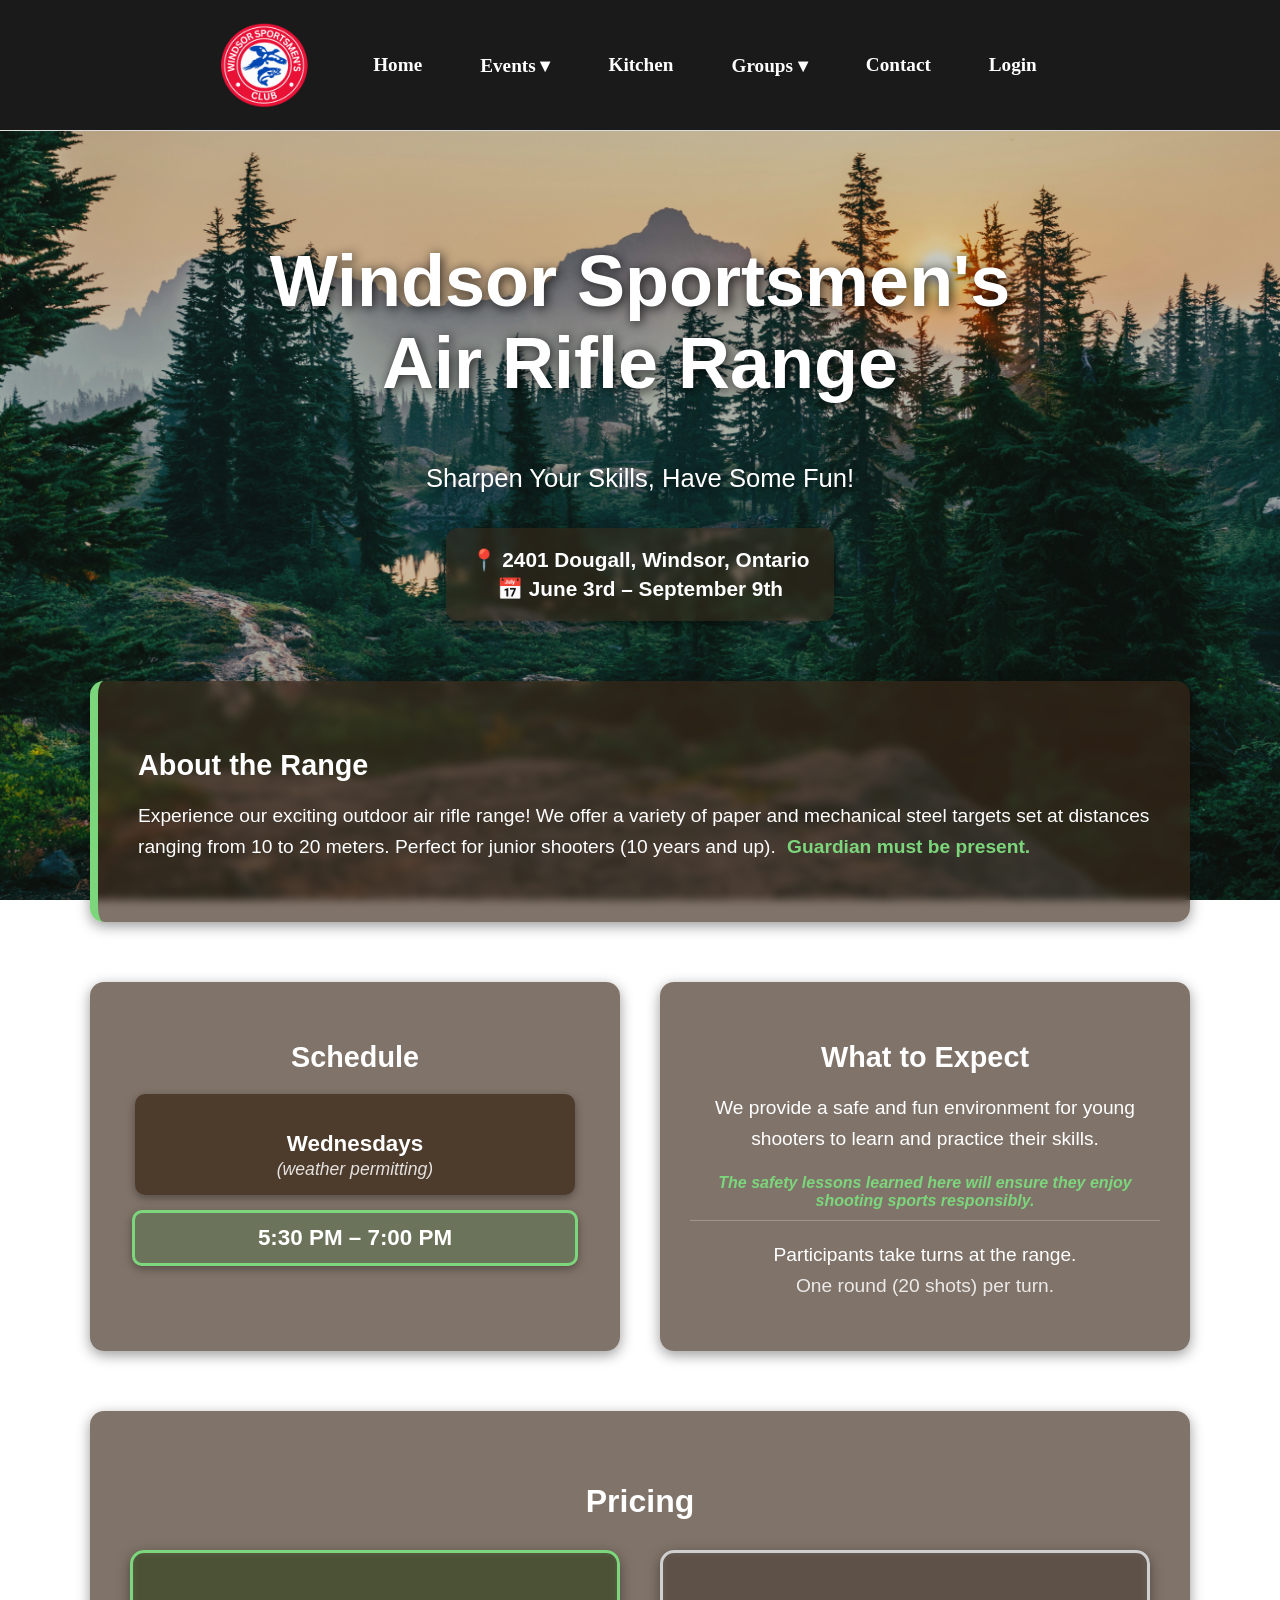
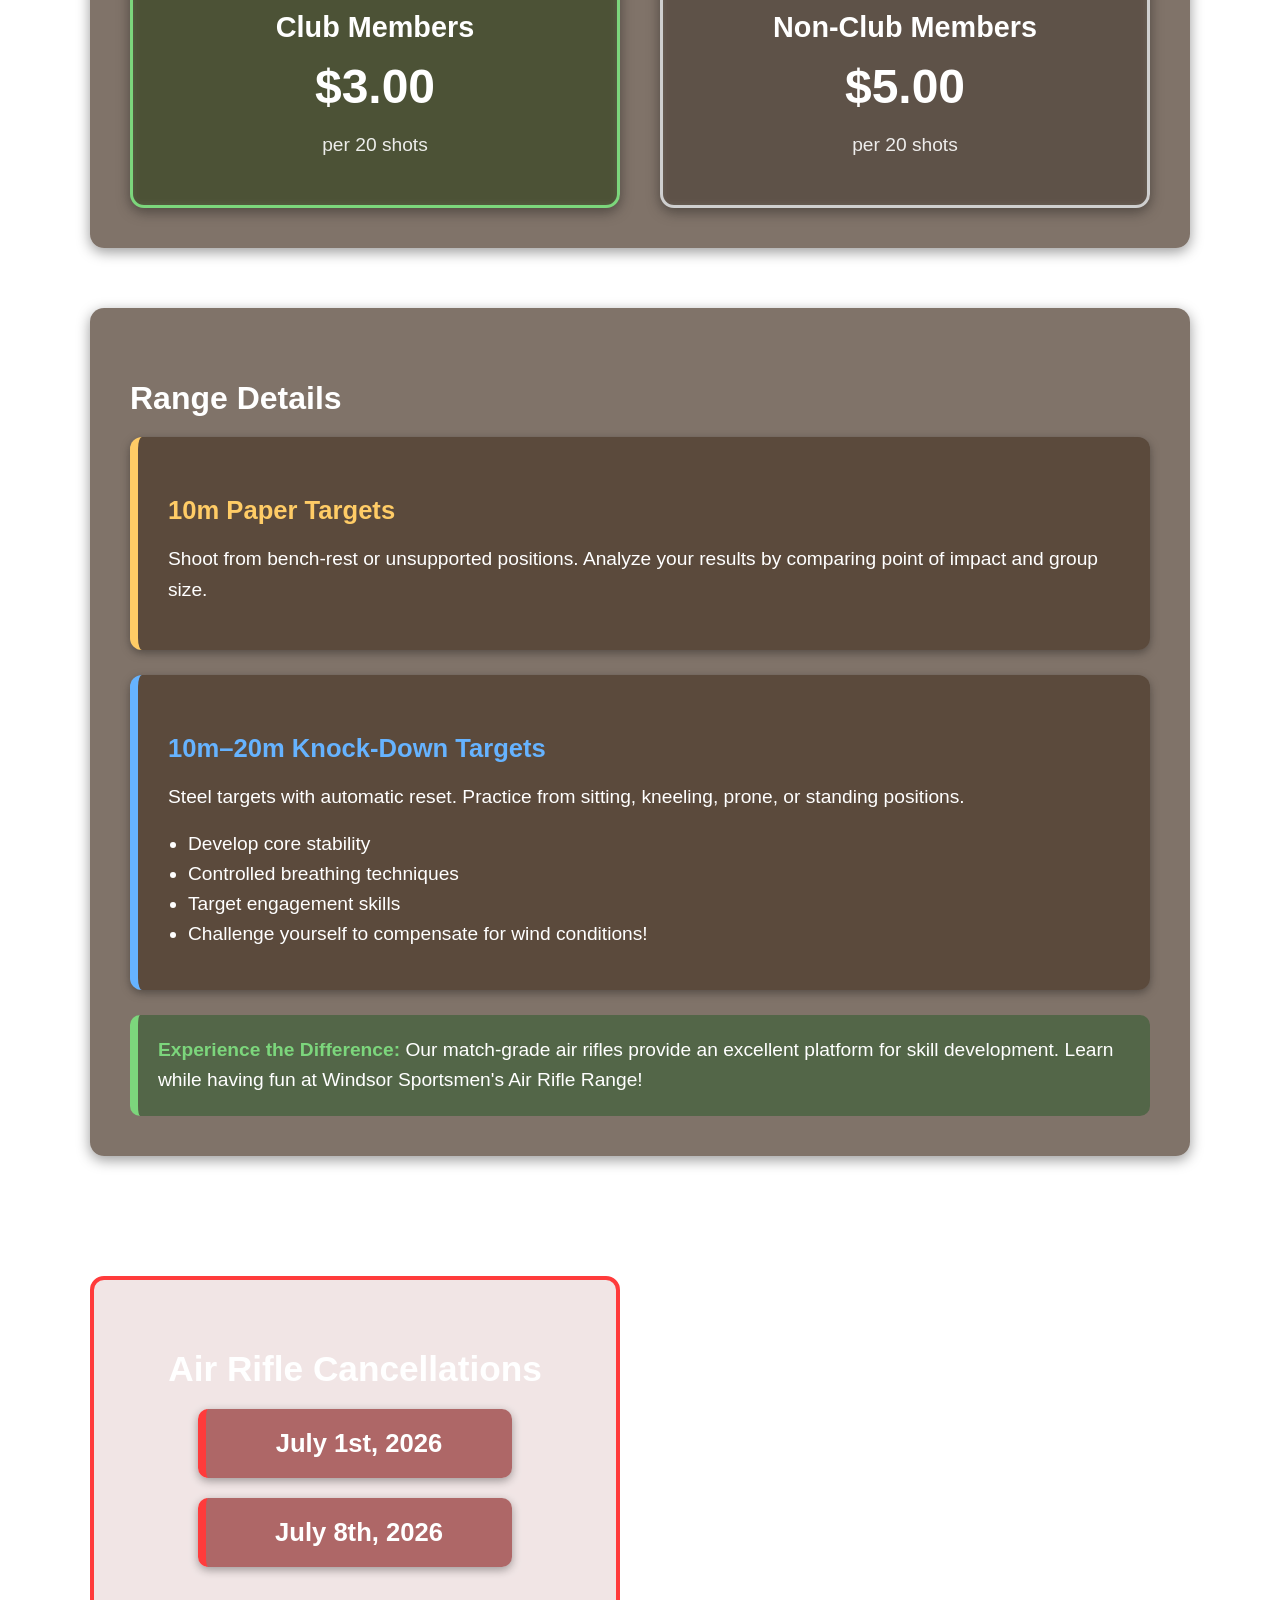
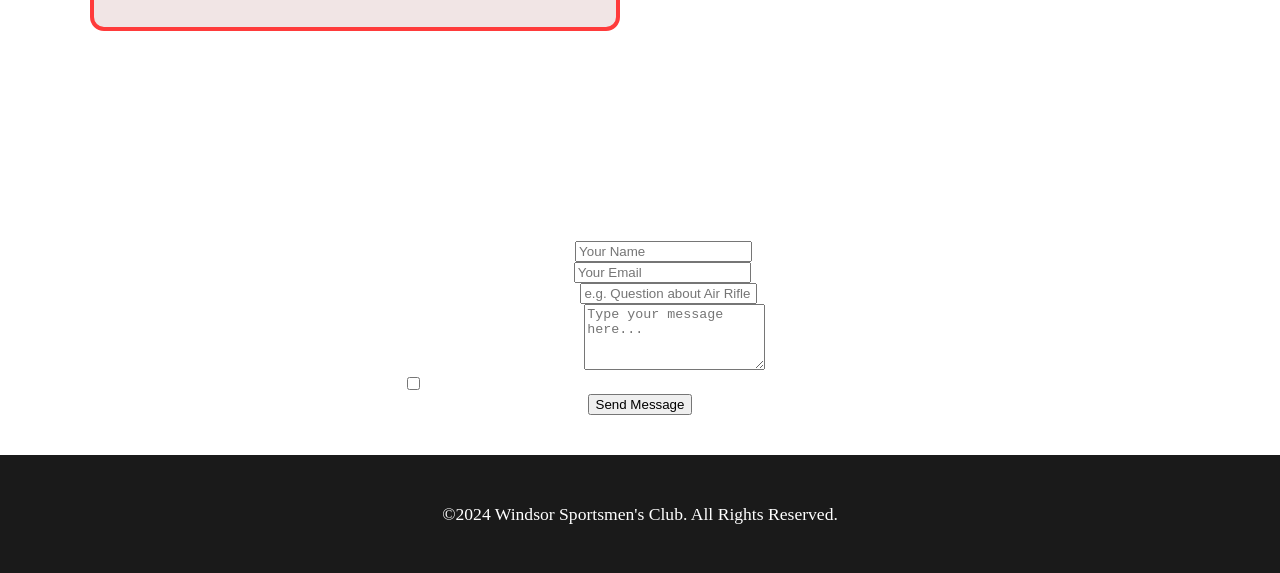
==== air-rifle.html @ c3a4491f "Update air-rifle.html" ====
<!DOCTYPE html>
<html lang="en">
<head>
    <meta charset="UTF-8">
    <meta name="viewport" content="width=device-width, initial-scale=1, user-scalable=yes">

    <title>Windsor Sportsmen’s Club</title>
    
    <!-- Air Rifle styles -->
    <link rel="stylesheet" href="styles/airrifle.css">

    <!-- Footer styles -->
    <link rel="stylesheet" href="styles/footer.css">
</head>

<body class="air-rifle-bg">

<header>
    <nav class="main-nav">

        <div class="logo">
            <img src="images/WINDSOR SPORTSMANS REMAKE.png" alt="Windsor Sportsmen’s Club Logo">
        </div>

        <div class="nav-spacer"></div>

        <ul class="nav-links">

            <li><a href="index.html">Home</a></li>

            <li class="dropdown">
                <a href="#">Events ▾</a>
                <ul class="dropdown-menu">
                    <li><a href="calendar.html">Calendar</a></li>
                    <li><a href="index.html#club-events">Club Events</a></li>
                    <li><a href="private-events.html">Private Events</a></li>
                </ul>
            </li>

            <li><a href="kitchen.html">Kitchen</a></li>

            <li class="dropdown">
                <a href="#">Groups ▾</a>
                <ul class="dropdown-menu">

                    <li><a href="trap-skeet.html">Trap & Skeet</a></li>

                    <li><a href="archery.html">Archery</a></li>
                    <li><a href="ofha.html">OFHA</a></li>
                    <li><a href="cheese-cracker.html">Cheese & Cracker</a></li>
                    <li><a href="air-rifle.html">Air Rifle</a></li>

                    <li class="dropdown-sub">
                        <a href="members.html" class="submenu-link">Members</a>
                        <span class="submenu-toggle">▸</span>

                        <ul class="submenu-right">
                            <li><a href="staff-tv-info.html">Staff TV Info</a></li>
                        </ul>
                    </li>

                </ul>
            </li>

            <li><a href="index.html#contact-title">Contact</a></li>

            <li><a href="login.html">Login</a></li>

        </ul>

    </nav>
</header>

<section style="height: 140px;"></section>

<main class="content-section">

<div class="airrifle-desktop">

    <!-- HERO SECTION -->
    <section class="hero">
        <h1 class="hero-title">Windsor Sportsmen's</h1>
        <h2 class="hero-subtitle">Air Rifle Range</h2>
        <p class="hero-tagline">Sharpen Your Skills, Have Some Fun!</p>

        <div class="hero-info-card">
            <p class="hero-info">📍 2401 Dougall, Windsor, Ontario</p>
            <p class="hero-info">📅 June 3rd – September 9th</p>
        </div>
    </section>

    <!-- ABOUT THE RANGE — FULL WIDTH CARD -->
<section class="wide-card about-range">
    <h3 class="card-title">About the Range</h3>

    <p class="card-text">
        Experience our exciting outdoor air rifle range! We offer a variety of paper and mechanical steel targets set at distances ranging from 10 to 20 meters. Perfect for junior shooters (10 years and up).
        <span class="green-highlight">Guardian must be present.</span>
    </p>
</section>

<section class="two-cards">

    <!-- LEFT CARD — SCHEDULE -->
    <div class="schedule-card">
        <h3 class="card-title">Schedule</h3>

        <div class="schedule-inner">
            <div class="schedule-top-card">
                <p class="schedule-day">Wednesdays</p>
                <p class="schedule-weather">(weather permitting)</p>
            </div>

            <div class="schedule-time-card">
                <p class="schedule-time">5:30 PM – 7:00 PM</p>
            </div>
        </div>
    </div>

    <!-- RIGHT CARD — WHAT TO EXPECT -->
    <div class="expect-card">
        <h3 class="card-title">What to Expect</h3>

        <p class="card-text">
            We provide a safe and fun environment for young shooters to learn and practice their skills.
        </p>

        <p class="expect-italic-green">
            The safety lessons learned here will ensure they enjoy shooting sports responsibly.
        </p>

        <p class="card-text">
            Participants take turns at the range.<br>
            <span class="soft-white">One round (20 shots) per turn.</span>
        </p>

    </div>

</section>

    <!-- PRICING CARDS -->
    <section class="pricing-wrapper">
        <h3 class="pricing-title">Pricing</h3>

         <div class="pricing-inner">
            <div class="price-card green">
                <h3 class="card-title">Club Members</h3>
                <p class="price">$3.00</p>
                <p class="per">per 20 shots</p>
            </div>

            <div class="price-card grey">
                <h3 class="card-title">Non-Club Members</h3>
                <p class="price">$5.00</p>
                <p class="per">per 20 shots</p>
            </div>
        </div>
    </section>

    <!-- RANGE DETAILS -->
    <section class="range-details">
        <h3 class="card-title">Range Details</h3>

    <!-- CARD 1 — 10m Paper Targets -->
        <div class="detail-card detail-orange">
            <h4 class="detail-title detail-title-orange">10m Paper Targets</h4>
            <p class="card-text">
            Shoot from bench-rest or unsupported positions. Analyze your results by comparing point of impact and group size.
            </p>
        </div>

    <!-- CARD 2 — 10m–20m Knock-Down Targets -->
        <div class="detail-card detail-blue">
            <h4 class="detail-title detail-title-blue">10m–20m Knock-Down Targets</h4>
            <p class="card-text">
            Steel targets with automatic reset. Practice from sitting, kneeling, prone, or standing positions.
            </p>

            <ul class="bullet-list">
                <li>Develop core stability</li>
                <li>Controlled breathing techniques</li>
                <li>Target engagement skills</li>
                <li>Challenge yourself to compensate for wind conditions!</li>
            </ul>
        </div>

    <!-- EXISTING GREEN EXPERIENCE BLOCK (unchanged) -->
        <div class="experience-green">
            <strong class="exp-green-title">Experience the Difference:</strong>
            Our match-grade air rifles provide an excellent platform for skill development. 
            Learn while having fun at Windsor Sportsmen's Air Rifle Range!
        </div>

    </section>

    <!-- CANCELLATIONS + CALENDAR ROW -->
<div class="cancel-calendar-row">

    <!-- LEFT SIDE — RED CANCELLATIONS CARD -->
    <div class="cancel-left">
        <section class="cancellations">
            <h2 class="cancel-title">Air Rifle Cancellations</h2>

            <div class="cancel-card cancel-date-card">
                <p class="cancel-date-text">July 1st, 2026</p>
            </div>

            <div class="cancel-card cancel-date-card">
                <p class="cancel-date-text">July 8th, 2026</p>
            </div>
        </section>
    </div>

    <!-- RIGHT SIDE — CALENDAR -->
    <div class="calendar-right">
        <div class="calendar-wrapper">
            <iframe src="https://calendar.google.com/calendar/embed?src=f3b6f6b1111372d609000aec2b6287dc6f1d0ae44ccdaae4ce23d8dfacf1cb26%40group.calendar.google.com&ctz=America%2FToronto"></iframe>
        </div>
    </div>

</div>

    <!-- CONTACT AIR-RIFLE -->
<section class="airrifle-contact">
    <h2 class="airrifle-contact-title">Contact Air Rifle</h2>
</section>

<section class="airrifle-cancel">
  <h2>Contact Air Rifle</h2>
  <p class="airrifle-cancel-intro">
    Have a question about Air Rifle? Send us a message below and it will be delivered directly to the coordinator.
  </p>

  <form class="airrifle-contact-form" action="https://formsubmit.co/WSC-Air-Rifle@outlook.com" method="POST">
    <div class="field-row">
      <label for="ar-name">Name</label>
      <input type="text" id="ar-name" name="name" placeholder="Your Name" required>
    </div>

    <div class="field-row">
      <label for="ar-email">Email</label>
      <input type="email" id="ar-email" name="email" placeholder="Your Email" required>
    </div>

    <div class="field-row">
      <label for="ar-subject">Subject</label>
      <input type="text" id="ar-subject" name="subject" placeholder="e.g. Question about Air Rifle" required>
    </div>

    <div class="field-row">
      <label for="ar-message">Message</label>
      <textarea id="ar-message" name="message" rows="4" placeholder="Type your message here..." required></textarea>
    </div>

    <div class="field-row field-checkbox">
      <label>
        <input type="checkbox" name="consent" required>
        I agree that my information may be used to process this inquiry.
      </label>
    </div>

    <button type="submit" class="ac-submit">Send Message</button>
  </form>
</section>
    
</main>

<footer class="site-footer">
    <p>©2024 Windsor Sportsmen's Club. All Rights Reserved.</p>
</footer>

<script src="scripts.js"></script>
</body>
</html>
---- styles/airrifle.css ----
/* =========================================================
   NAVIGATION
========================================================= */
.main-nav {
    position: fixed;
    top: 0;
    left: 0;
    width: 100%;
    z-index: 2000;
    display: flex;
    align-items: center;
    justify-content: center;
    padding: 10px 0;
    background-color: #1a1a1a;
    border-bottom: 1px solid #ddd;
}

.nav-spacer {
    display: none;
}

.logo img {
    height: 110px;
    width: auto;
    display: block;
}

.nav-links {
    list-style: none;
    display: flex;
    gap: 30px;
    align-items: center;
    padding-right: 20px;
}

.nav-links li {
    position: relative;
}

.nav-links a {
    padding: 10px 14px;
    font-size: 1.2rem;
    font-weight: 600;
    color: #fff;
    text-decoration: none;
    border-radius: 4px;
    transition: all 0.2s ease;
    white-space: nowrap;
}

.nav-links > li > a:hover {
    background-color: #333 !important;
    color: #fff !important;
    transform: translateY(-2px);
}

.submenu-toggle {
    color: #fff !important;
}

/* Trap & Skeet two-line item */
.nav-trap-skeet a {
    font-size: 1.2rem;
    font-weight: 600;
    color: #fff;
    padding: 10px 14px;
    line-height: 1.1;
    display: inline-block;
    text-align: left !important;
}

.nav-trap-skeet a span {
    font-size: 0.85em;
    font-weight: 600;
    display: block;
    color: #fff;
}

/* Dropdown menus */
.dropdown { position: relative; }

.dropdown-menu {
    display: none;
    position: absolute;
    top: 100%;
    left: 0;
    min-width: 220px;
    padding: 8px 0;
    list-style: none;
    background-color: #1a1a1a !important;
    border: none !important;
    box-shadow: 0 4px 8px rgba(0,0,0,0.15);
    z-index: 2100;
}

.dropdown:hover > .dropdown-menu { display: block; }

.dropdown-menu a {
    display: block;
    padding: 10px 18px;
    font-size: 1.5rem;
    font-weight: 600;
    color: #fff !important;
    white-space: normal;
}

.dropdown-menu a:hover {
    background-color: #333;
    color: #fff;
}

/* Right-side submenu */
.dropdown-sub { display: flex; align-items: center; gap: 6px; white-space: nowrap; }

.submenu-right {
    display: none;
    position: absolute;
    top: 0;
    left: 100%;
    min-width: 200px;
    padding: 8px 0;
    background-color: #1a1a1a !important;
    border: none !important;
    box-shadow: 0 4px 8px rgba(0,0,0,0.15);
    z-index: 2200;
}

.dropdown-sub:hover > .submenu-right { display: block; }

.submenu-right a {
    padding: 10px 18px;
    font-size: 1.5rem;
    font-weight: 600;
    color: #fff !important;
}


/* =========================================================
   PAGE BACKGROUND
========================================================= */
.air-rifle-bg {
    position: relative;
    min-height: 100vh;
    background: url('../images/airriflebgnew.png') center top / cover no-repeat fixed;
}

.air-rifle-bg::before {
    content: "";
    position: fixed;
    inset: 0;
    background: rgba(60, 40, 25, 0.20);
    z-index: -1;
}


/* =========================================================
   PAGE WRAPPER
========================================================= */
.airrifle-desktop {
    max-width: 1100px;
    margin: 0 auto;
    padding: 40px 20px;
    text-align: center;
    color: white;
    font-family: Arial, Helvetica, sans-serif;
}


/* =========================================================
   HERO SECTION
========================================================= */
.hero { text-align: center; margin-bottom: 40px; }

.hero-title {
    font-size: 4.5rem; /* 72px */
    font-weight: 700; /* bold */
    color: white;
    text-shadow: 2px 2px 12px rgba(0,0,0,0.8);
    margin-bottom: 0;
    letter-spacing: 0;
}

.hero-subtitle {
    font-size: 4.5rem; /* match size for stacked title */
    font-weight: 700;
    color: white;
    text-shadow: 2px 2px 12px rgba(0,0,0,0.8);
    margin-top: 0;
    letter-spacing: 0;
}

.hero-tagline {
    font-size: 1.6rem;
    font-weight: 500;
    color: white;
    margin-bottom: 25px;
    text-shadow: 0 3px 8px rgba(0,0,0,0.45);
}

.hero-info-card {
    display: inline-block;
    background: rgba(60, 40, 25, 0.55);
    padding: 15px 25px;
    border-radius: 12px;
    box-shadow: 0 4px 14px rgba(0,0,0,0.4);
    backdrop-filter: blur(3px);
    margin-top: 10px;
}

.hero-info {
    font-size: 1.3rem;
    color: white;
    margin: 5px 0;
    font-weight: 600;
}


/* =========================================================
   ABOUT THE RANGE — FULL WIDTH CARD
========================================================= */
.about-range {
    background: rgba(60, 40, 25, 0.65);
    padding: 40px;
    border-radius: 14px;
    backdrop-filter: blur(4px);
    box-shadow: 0 4px 14px rgba(0,0,0,0.4);
    margin: 60px 0;
    text-align: left;
    border-left: 8px solid #7cd67c;
}

.card-title {
    font-size: 1.8rem;
    font-weight: 700;
    margin-bottom: 15px;
    color: white;
}

.card-text {
    font-size: 1.2rem;
    line-height: 1.6;
}

/* Guardian text — green text only */
.green-highlight {
    color: #7cd67c;
    font-weight: 700;
    background: none;
    padding: 0;
    border-radius: 0;
    display: inline;
    margin-left: 6px;
}


/* =========================================================
   TWO-CARD LAYOUT (Schedule + Expect)
========================================================= */
.two-cards {
    display: flex;
    justify-content: center;
    gap: 40px;
    margin: 60px 0;
}

.schedule-card,
.expect-card {
    width: 45%;
    background: rgba(60, 40, 25, 0.65);
    padding: 30px;
    border-radius: 14px;
    backdrop-filter: blur(4px);
    box-shadow: 0 4px 14px rgba(0,0,0,0.4);
    text-align: center;
}


/* =========================================================
   SCHEDULE — STACKED CARDS
========================================================= */
.schedule-inner {
    margin-top: 20px;
    display: flex;
    flex-direction: column;
    gap: 15px;
    align-items: center;
}

.schedule-top-card {
    background: rgba(60, 40, 25, 0.75);
    padding: 15px 20px;
    border-radius: 10px;
    width: 85%;
    box-shadow: 0 3px 10px rgba(0,0,0,0.35);
}

.schedule-day {
    font-size: 1.4rem;
    font-weight: 700;
    color: white;
    margin-bottom: 2px;
}

/* Softer white for (weather permitting) */
.schedule-weather {
    font-size: 1.1rem;
    font-style: italic;
    color: rgba(255, 255, 255, 0.85);
    margin: 0;
}

.schedule-time-card {
    background: rgba(60, 120, 60, 0.30); /* same opacity, lighter green color */
    padding: 12px 20px;
    border-radius: 10px;
    width: 85%;
    box-shadow: 0 3px 10px rgba(0,0,0,0.35);
    border: 3px solid #7cd67c; /* bright green border all the way around */
}

.schedule-time {
    font-size: 1.4rem;
    font-weight: 700;
    color: white;
    margin: 0;
}


/* =========================================================
   WHAT TO EXPECT — RIGHT CARD
========================================================= */
.expect-italic-green {
    color: #7cd67c;
    font-style: italic;
    font-weight: 600;
    margin: 15px 0;
    padding-bottom: 10px;
    border-bottom: 1px solid rgba(255, 255, 255, 0.25);
}

.soft-white {
    color: rgba(255, 255, 255, 0.85);
}


/* =========================================================
   PRICING SECTION
========================================================= */
.pricing-section {
    display: flex;
    justify-content: center;
    gap: 40px;
    margin: 60px 0;
}

.price-card {
    width: 45%;
    padding: 30px;
    border-radius: 14px;
    backdrop-filter: blur(4px);
    box-shadow: 0 4px 14px rgba(0,0,0,0.4);
    text-align: center;
}

.price-card.green {
    background: rgba(60, 120, 60, 0.30); /* same lighter green with same opacity */
    padding: 30px;
    border-radius: 14px;
    backdrop-filter: blur(4px);
    box-shadow: 0 4px 14px rgba(0,0,0,0.4);
    text-align: center;
    border: 3px solid #7cd67c; /* same bright green border all around */
}

.price-card.grey {
    background: rgba(120, 120, 120, 0.30); /* lighter grey with same 30% opacity feel */
    padding: 30px;
    border-radius: 14px;
    backdrop-filter: blur(4px);
    box-shadow: 0 4px 14px rgba(0,0,0,0.4);
    text-align: center;
    border: 3px solid #cfcfcf; /* light grey border all around */
}

.price-card .card-title {
    color: white;
    font-size: 1.8rem;
    font-weight: 700;
}

.price {
    font-size: 3rem;
    font-weight: 800;
    margin: 10px 0;
    color: white;
}

.per {
    font-size: 1.2rem;
    opacity: 0.9;
    color: white;
}


/* -----------------------------------------
   PRICING — FULL WIDTH WRAPPER CARD
----------------------------------------- */
.pricing-wrapper {
    background: rgba(60, 40, 25, 0.65);
    padding: 40px;
    border-radius: 14px;
    backdrop-filter: blur(4px);
    box-shadow: 0 4px 14px rgba(0,0,0,0.4);
    margin: 60px 0;
    text-align: center;
}

.pricing-title {
    font-size: 2rem;
    font-weight: 800;
    color: white;
    margin-bottom: 30px;
}

.pricing-inner {
    display: flex;
    justify-content: center;
    gap: 40px;
}


/* =========================================================
   RANGE DETAILS
========================================================= */
.range-details {
    background: rgba(60, 40, 25, 0.65);
    padding: 40px;
    border-radius: 14px;
    backdrop-filter: blur(4px);
    box-shadow: 0 4px 14px rgba(0,0,0,0.4);
    margin: 60px 0;
    text-align: left;
}

.range-details .card-title {
    font-size: 2rem;
    margin-bottom: 20px;
}

.card-subtitle {
    font-size: 1.4rem;
    font-weight: 700;
    margin-top: 20px;
    margin-bottom: 10px;
}

.bullet-list {
    margin: 20px 0;
    padding-left: 20px;
}

.bullet-list li {
    font-size: 1.2rem;
    margin-bottom: 8px;
}

/* -----------------------------------------
   RANGE DETAIL SUB-CARDS
----------------------------------------- */
.detail-card {
    background: rgba(60, 40, 25, 0.55);
    padding: 25px 30px;
    border-radius: 12px;
    margin-bottom: 25px;
    box-shadow: 0 3px 10px rgba(0,0,0,0.35);
    border-left: 8px solid transparent;
}

.detail-title {
    font-size: 1.6rem;
    font-weight: 800;
    margin-bottom: 12px;
}

.detail-title-orange { color: #ffcc66; }
.detail-orange { border-left-color: #ffcc66; }

.detail-title-blue { color: #66b3ff; }
.detail-blue { border-left-color: #66b3ff; }


/* =========================================================
   EXPERIENCE BLOCK
========================================================= */
.experience-green {
    background: rgba(46, 92, 46, 0.55);
    padding: 20px;
    border-radius: 10px;
    margin-top: 25px;
    color: white;
    font-size: 1.2rem;
    line-height: 1.6;
    border-left: 8px solid #7cd67c;
}

.exp-green-title {
    color: #7cd67c;
}


/* =========================================================
   CANCELLATIONS
========================================================= */
.cancellations {
    background: rgba(120, 0, 0, 0.10);
    padding: 40px;
    border-radius: 14px;
    margin: 60px 0;
    text-align: center;
    border: 4px solid #ff3b3b; /* bright red border */
}

.cancel-title {
    font-size: 2.2rem;
    font-weight: 800;
    color: white;
    margin-bottom: 15px;
}

.cancel-dates {
    font-size: 1.6rem;
    line-height: 1.6;
    color: white;
}

.cancel-card {
    background: rgba(120, 0, 0, 0.55);
    padding: 20px;
    border-radius: 10px;
    margin: 20px auto;
    width: 60%;
    box-shadow: 0 3px 10px rgba(0,0,0,0.35);
    border-left: 8px solid #ff3b3b; /* bright red accent */
}

.cancel-date-text {
    font-size: 1.6rem;
    font-weight: 700;
    color: white;
    margin: 0;
}

.cancel-calendar-row {
    display: flex;
    justify-content: space-between;
    align-items: flex-start; /* aligns tops */
    gap: 40px;
    margin-top: 40px;
}

/* Left side */
.cancel-left {
    flex: 1;
}

/* Right side */
.calendar-right {
    flex: 1;
    display: flex;
    justify-content: flex-end; /* aligns right edge with card above */
}

/* Responsive calendar */
.calendar-wrapper {
    position: relative;
    width: 100%;
    padding-bottom: 75%;
    height: 0;
    overflow: hidden;
}

.calendar-wrapper iframe {
    position: absolute;
    top: 0;
    left: 0;
    width: 100%;
    height: 100%;
    border: 0;
}
---- styles/footer.css ----
/* =========================================================
   FOOTER
========================================================= */
.site-footer {
    width: 100%;
    background: #1a1a1a; /* match nav color */
    color: white;
    text-align: center;
    padding: 40px 0;
    margin: 0; /* remove all spacing above/below */
    font-size: 1.1rem;
    line-height: 1.5;
    /* border-top removed to eliminate white line */
}

.site-footer p {
    margin: 6px 0;
}

/* Ensure no body/html spacing pushes footer away from edges */
html, body {
    margin: 0;
    padding: 0;
}
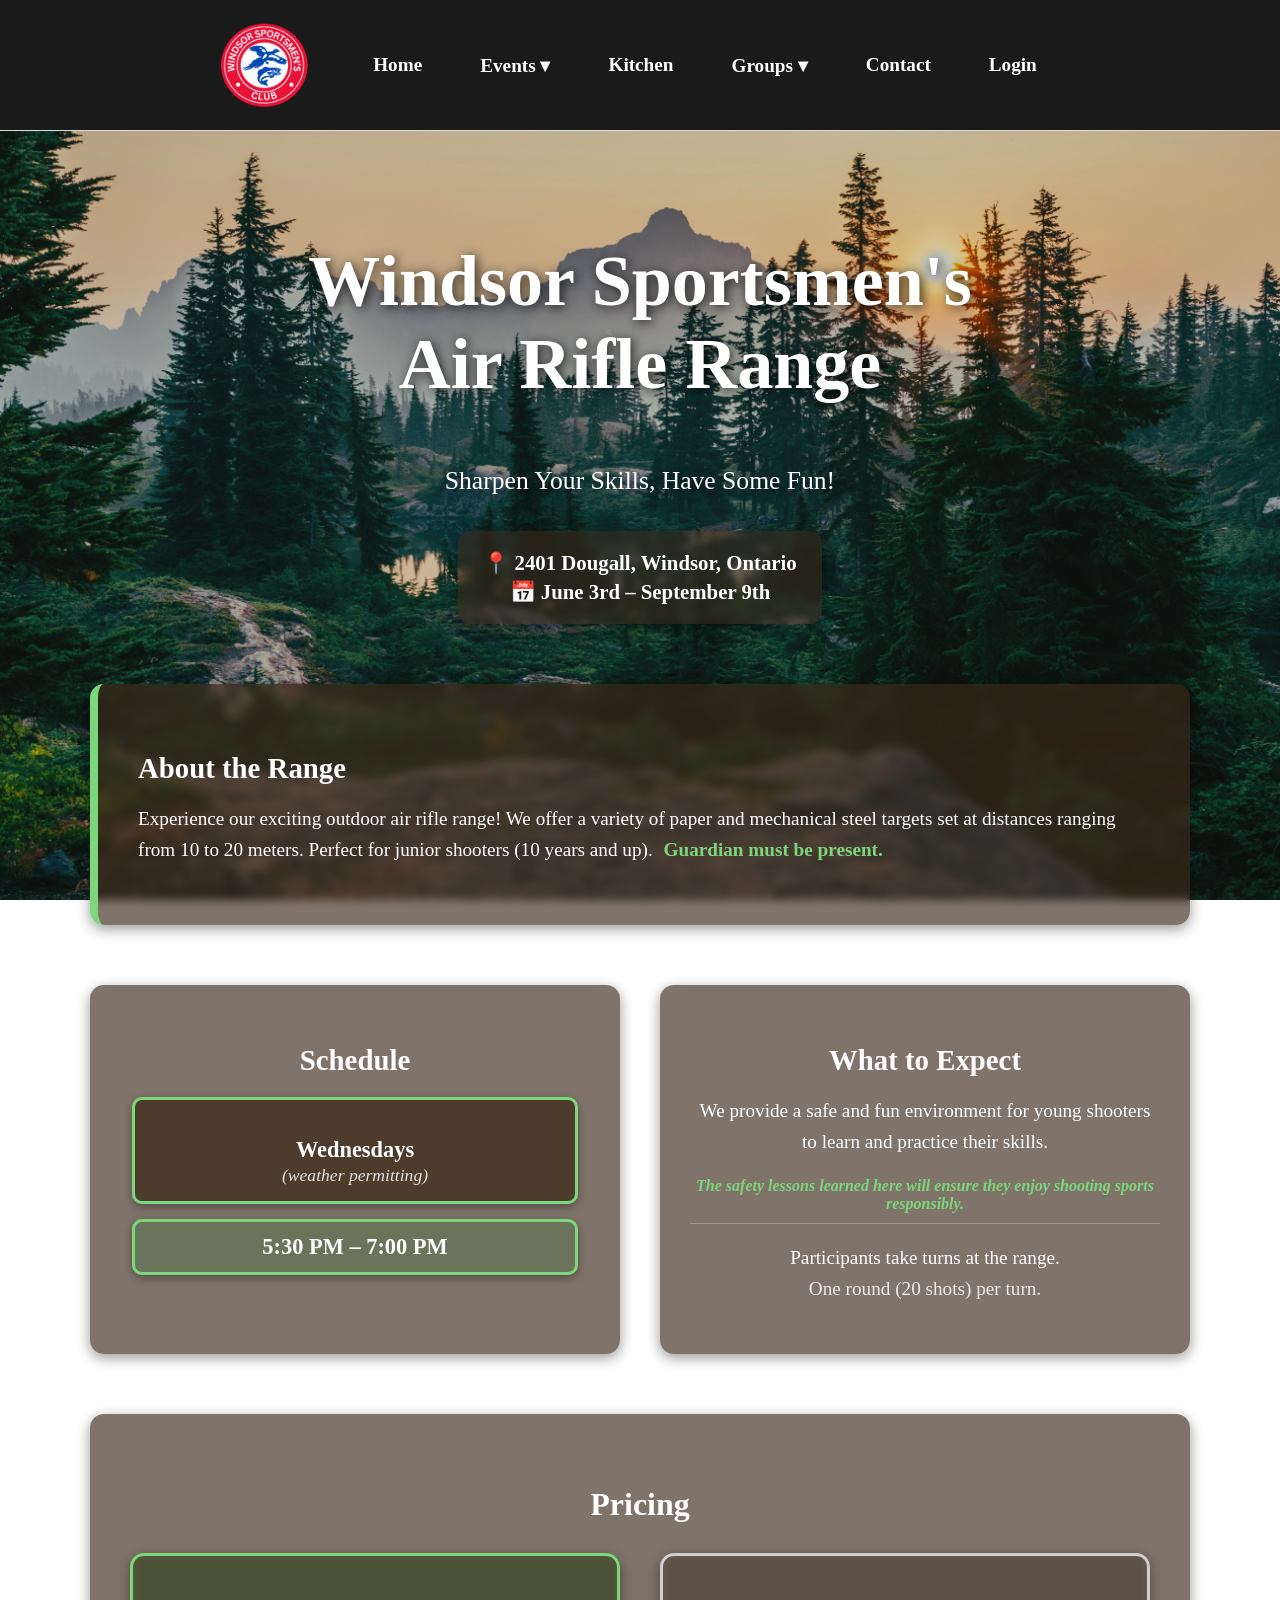
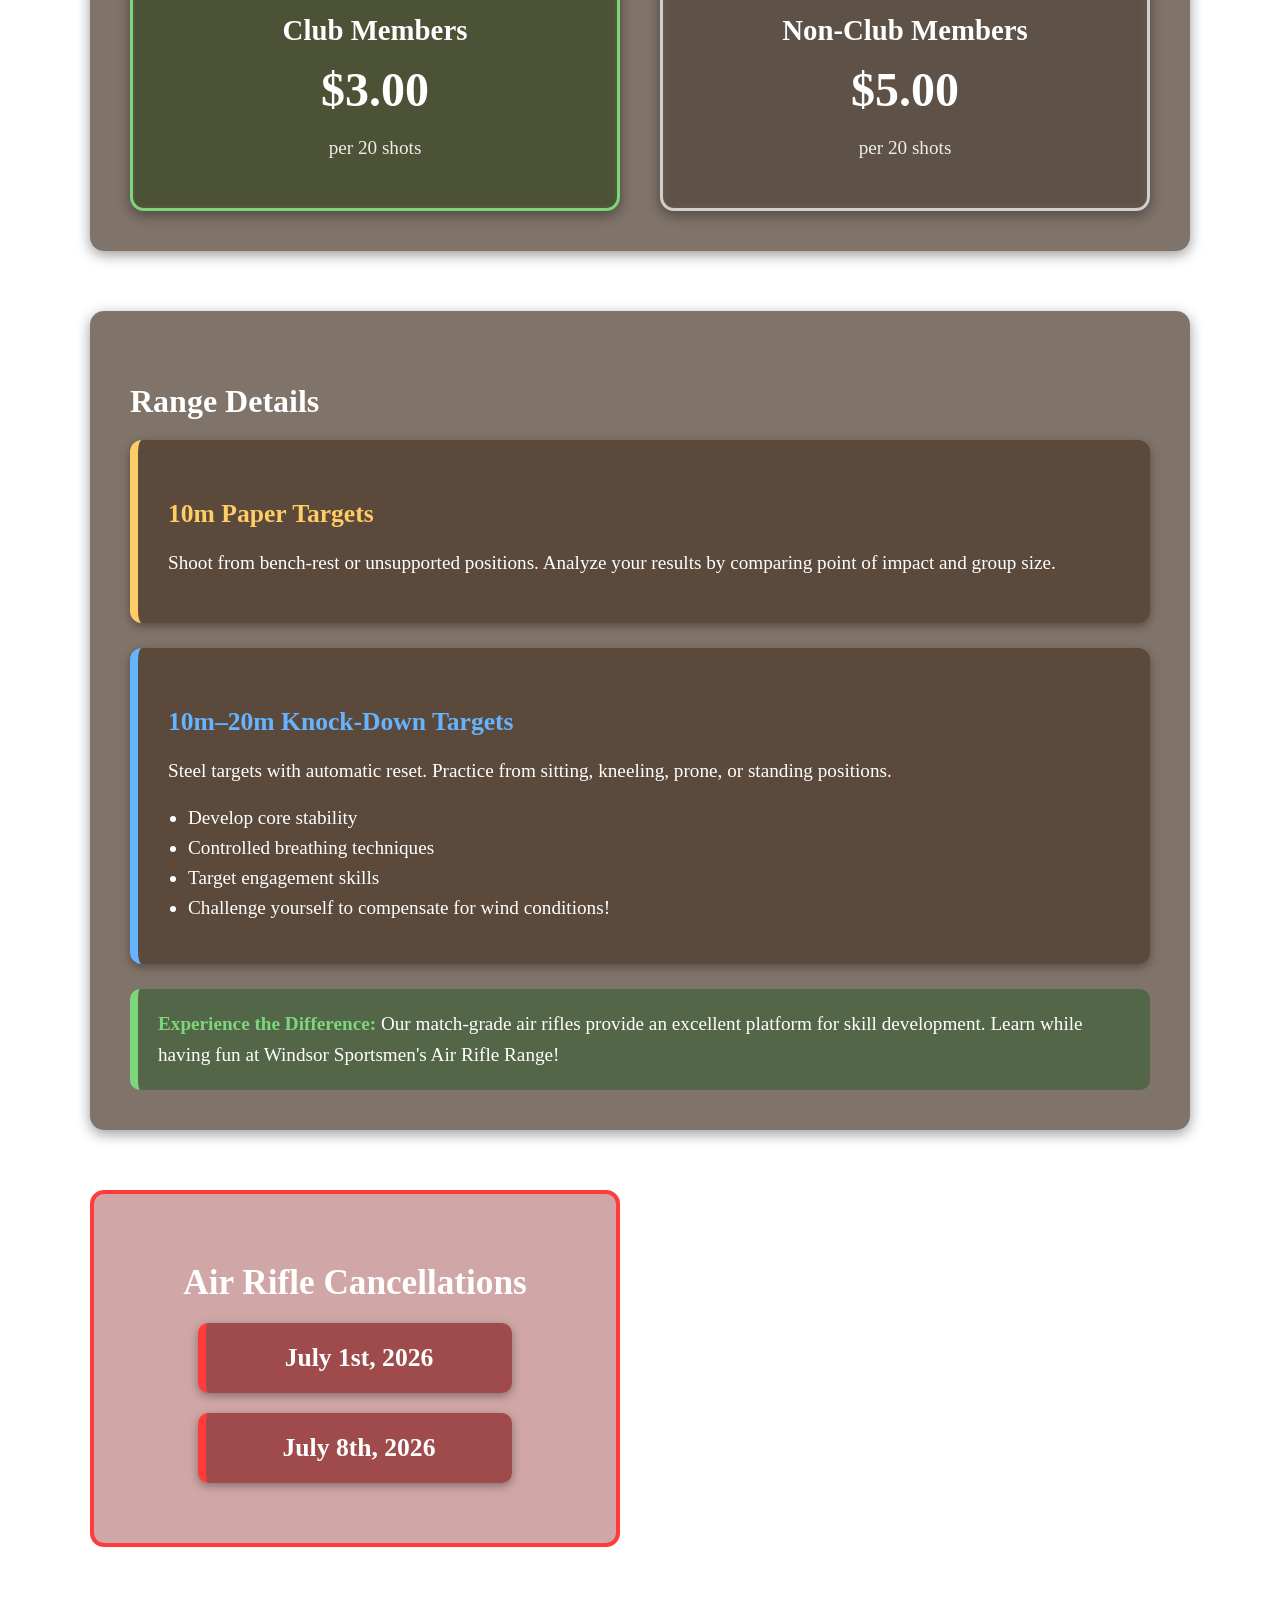
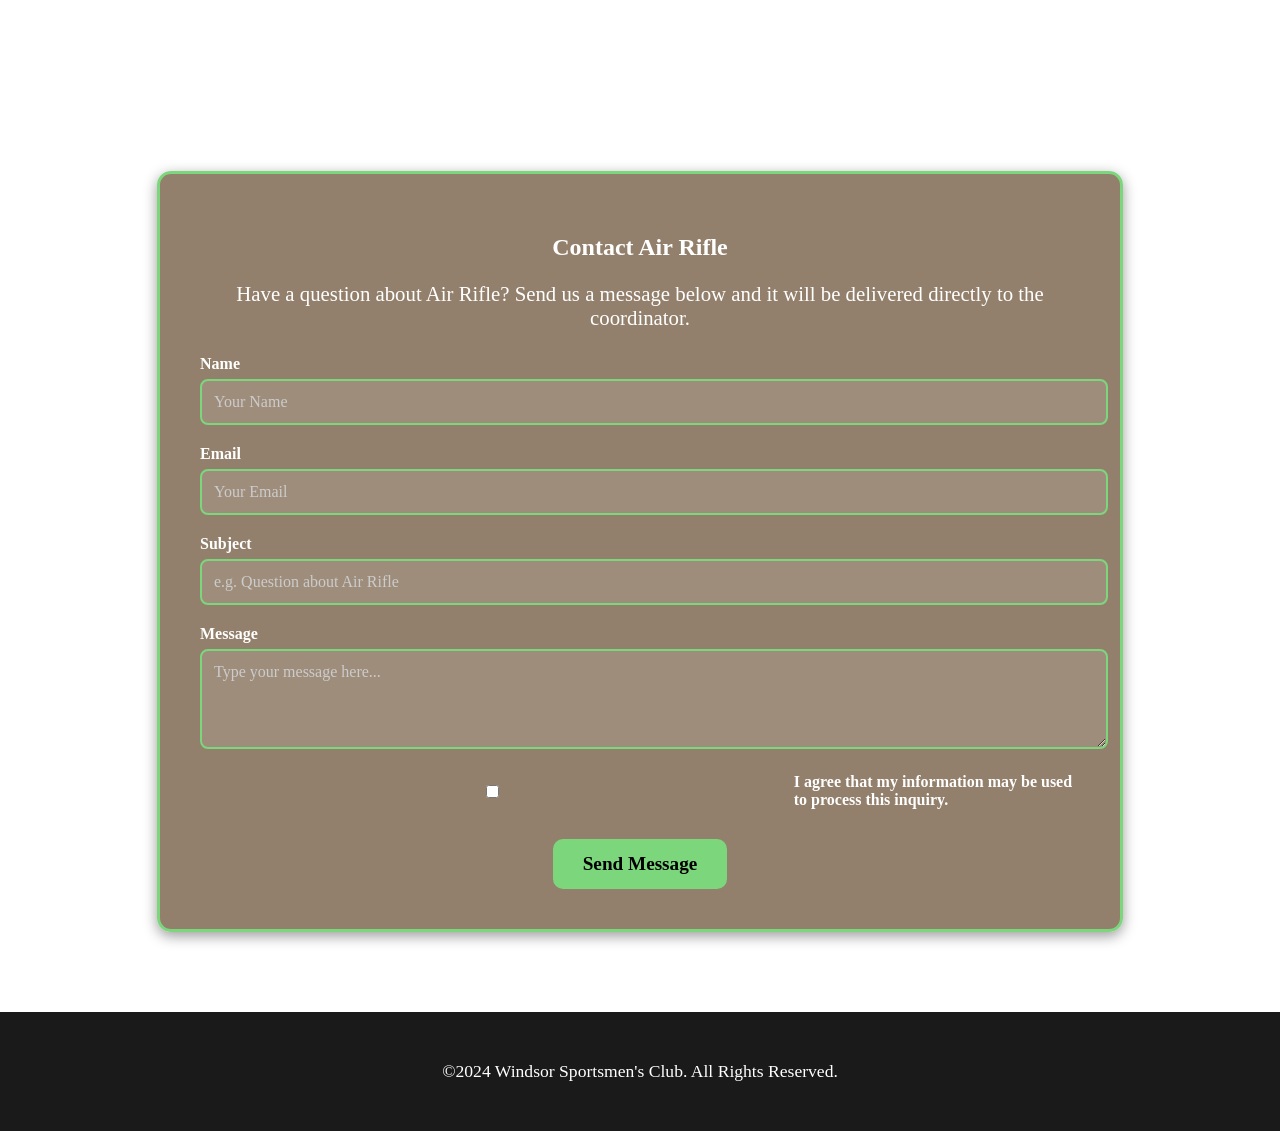
==== commit 4230558f: "Update script source path in air-rifle.html" ====
--- a/air-rifle.html
+++ b/air-rifle.html
@@ -269,6 +269,6 @@
     <p>©2024 Windsor Sportsmen's Club. All Rights Reserved.</p>
 </footer>
 
-<script src="scripts.js"></script>
+<script src="scripts/scripts.js"></script>
 </body>
 </html>
--- a/styles/airrifle.css
+++ b/styles/airrifle.css
@@ -77,7 +77,9 @@
 }
 
 /* Dropdown menus */
-.dropdown { position: relative; }
+.dropdown {
+    position: relative;
+}
 
 .dropdown-menu {
     display: none;
@@ -93,7 +95,9 @@
     z-index: 2100;
 }
 
-.dropdown:hover > .dropdown-menu { display: block; }
+.dropdown:hover > .dropdown-menu {
+    display: block;
+}
 
 .dropdown-menu a {
     display: block;
@@ -110,7 +114,12 @@
 }
 
 /* Right-side submenu */
-.dropdown-sub { display: flex; align-items: center; gap: 6px; white-space: nowrap; }
+.dropdown-sub {
+    display: flex;
+    align-items: center;
+    gap: 6px;
+    white-space: nowrap;
+}
 
 .submenu-right {
     display: none;
@@ -125,7 +134,9 @@
     z-index: 2200;
 }
 
-.dropdown-sub:hover > .submenu-right { display: block; }
+.dropdown-sub:hover > .submenu-right {
+    display: block;
+}
 
 .submenu-right a {
     padding: 10px 18px;
@@ -169,7 +180,10 @@
 /* =========================================================
    HERO SECTION
 ========================================================= */
-.hero { text-align: center; margin-bottom: 40px; }
+.hero {
+    text-align: center;
+    margin-bottom: 40px;
+}
 
 .hero-title {
     font-size: 4.5rem; /* 72px */
@@ -292,6 +306,7 @@
     border-radius: 10px;
     width: 85%;
     box-shadow: 0 3px 10px rgba(0,0,0,0.35);
+    border: 3px solid #7cd67c;
 }
 
 .schedule-day {
@@ -310,12 +325,12 @@
 }
 
 .schedule-time-card {
-    background: rgba(60, 120, 60, 0.30); /* same opacity, lighter green color */
+    background: rgba(60, 120, 60, 0.30);
     padding: 12px 20px;
     border-radius: 10px;
     width: 85%;
     box-shadow: 0 3px 10px rgba(0,0,0,0.35);
-    border: 3px solid #7cd67c; /* bright green border all the way around */
+    border: 3px solid #7cd67c;
 }
 
 .schedule-time {
@@ -363,23 +378,13 @@
 }
 
 .price-card.green {
-    background: rgba(60, 120, 60, 0.30); /* same lighter green with same opacity */
-    padding: 30px;
-    border-radius: 14px;
-    backdrop-filter: blur(4px);
-    box-shadow: 0 4px 14px rgba(0,0,0,0.4);
-    text-align: center;
-    border: 3px solid #7cd67c; /* same bright green border all around */
+    background: rgba(60, 120, 60, 0.30);
+    border: 3px solid #7cd67c;
 }
 
 .price-card.grey {
-    background: rgba(120, 120, 120, 0.30); /* lighter grey with same 30% opacity feel */
-    padding: 30px;
-    border-radius: 14px;
-    backdrop-filter: blur(4px);
-    box-shadow: 0 4px 14px rgba(0,0,0,0.4);
-    text-align: center;
-    border: 3px solid #cfcfcf; /* light grey border all around */
+    background: rgba(120, 120, 120, 0.30);
+    border: 3px solid #cfcfcf;
 }
 
 .price-card .card-title {
@@ -482,11 +487,21 @@
     margin-bottom: 12px;
 }
 
-.detail-title-orange { color: #ffcc66; }
-.detail-orange { border-left-color: #ffcc66; }
-
-.detail-title-blue { color: #66b3ff; }
-.detail-blue { border-left-color: #66b3ff; }
+.detail-title-orange {
+    color: #ffcc66;
+}
+
+.detail-orange {
+    border-left-color: #ffcc66;
+}
+
+.detail-title-blue {
+    color: #66b3ff;
+}
+
+.detail-blue {
+    border-left-color: #66b3ff;
+}
 
 
 /* =========================================================
@@ -512,12 +527,12 @@
    CANCELLATIONS
 ========================================================= */
 .cancellations {
-    background: rgba(120, 0, 0, 0.10);
+    background: rgba(120, 0, 0, 0.35);
     padding: 40px;
     border-radius: 14px;
-    margin: 60px 0;
+    margin: 0 0 60px 0;
     text-align: center;
-    border: 4px solid #ff3b3b; /* bright red border */
+    border: 4px solid #ff3b3b;
 }
 
 .cancel-title {
@@ -540,7 +555,7 @@
     margin: 20px auto;
     width: 60%;
     box-shadow: 0 3px 10px rgba(0,0,0,0.35);
-    border-left: 8px solid #ff3b3b; /* bright red accent */
+    border-left: 8px solid #ff3b3b;
 }
 
 .cancel-date-text {
@@ -553,7 +568,7 @@
 .cancel-calendar-row {
     display: flex;
     justify-content: space-between;
-    align-items: flex-start; /* aligns tops */
+    align-items: flex-start;
     gap: 40px;
     margin-top: 40px;
 }
@@ -567,7 +582,7 @@
 .calendar-right {
     flex: 1;
     display: flex;
-    justify-content: flex-end; /* aligns right edge with card above */
+    justify-content: flex-end;
 }
 
 /* Responsive calendar */
@@ -587,3 +602,412 @@
     height: 100%;
     border: 0;
 }
+
+
+/* =========================================================
+   CONTACT AIR RIFLE FORM
+========================================================= */
+.airrifle-contact {
+    text-align: center;
+    margin-top: 80px;
+}
+
+.airrifle-contact-title {
+    font-size: 2.4rem;
+    font-weight: 800;
+    color: white;
+    margin-bottom: 20px;
+}
+
+/* Main brown card */
+.airrifle-cancel {
+    background: rgba(90, 60, 30, 0.65);
+    padding: 40px;
+    border-radius: 14px;
+    margin: 40px auto;
+    width: 80%;
+    border: 3px solid #7cd67c;
+    box-shadow: 0 4px 14px rgba(0,0,0,0.4);
+    text-align: center;
+}
+
+.airrifle-cancel-intro {
+    color: white;
+    font-size: 1.3rem;
+    margin-bottom: 25px;
+}
+
+/* Form fields */
+.airrifle-contact-form .field-row {
+    margin-bottom: 20px;
+    text-align: left;
+}
+
+.airrifle-contact-form label {
+    display: block;
+    color: white;
+    font-weight: 600;
+    margin-bottom: 6px;
+}
+
+.airrifle-contact-form input,
+.airrifle-contact-form textarea {
+    width: 100%;
+    padding: 12px;
+    border-radius: 8px;
+    border: 2px solid #7cd67c;
+    background: rgba(255, 255, 255, 0.1);
+    color: white;
+    font-size: 1rem;
+}
+
+.airrifle-contact-form input::placeholder,
+.airrifle-contact-form textarea::placeholder {
+    color: #cccccc;
+}
+
+/* Checkbox row */
+.field-checkbox label {
+    display: flex;
+    align-items: center;
+    gap: 10px;
+    color: white;
+}
+
+/* Submit button */
+.ac-submit {
+    background: #7cd67c;
+    color: black;
+    font-weight: 800;
+    padding: 14px 30px;
+    border: none;
+    border-radius: 10px;
+    cursor: pointer;
+    font-size: 1.2rem;
+    margin-top: 10px;
+}
+
+.ac-submit:hover {
+    background: #9af59a;
+}
+
+/* =========================================================
+   MOBILE OPTIMIZATION — AIR RIFLE PAGE
+========================================================= */
+@media (max-width: 768px) {
+
+    /* 1. Move calendar UNDER cancellation dates */
+    .cancel-calendar-row {
+        display: flex !important;
+        flex-direction: column !important;
+        gap: 25px;
+    }
+
+    .calendar-right {
+        justify-content: center;
+        width: 100%;
+    }
+
+    .cancel-left,
+    .calendar-right {
+        flex: unset;
+    }
+
+    /* 2. Pricing cards — green ABOVE grey */
+    .pricing-inner,
+    .pricing-section {
+        display: flex !important;
+        flex-direction: column !important;
+        align-items: center;
+    }
+
+    .price-card.green {
+        order: 1;
+        width: 90%;
+    }
+
+    .price-card.grey {
+        order: 2;
+        width: 90%;
+    }
+
+    /* 3. Schedule ABOVE What to Expect */
+    .two-cards {
+        display: flex !important;
+        flex-direction: column !important;
+        padding: 0 !important;
+        gap: 20px !important;
+        width: 100% !important;
+        margin: 0 auto !important;
+    }
+
+    /* 3b. Fix width + centering of Schedule + Expect cards */
+    .schedule-card,
+    .expect-card {
+        width: 90% !important;
+        max-width: 500px !important;
+        margin: 0 auto !important;
+    }
+
+    .schedule-card { order: 1; }
+    .expect-card { order: 2; }
+
+    /* 4. Make page titles a little smaller */
+    .hero-title,
+    .hero-subtitle {
+        font-size: 3rem;
+    }
+}
+
+/* =========================================================
+   GLOBAL FONT OVERRIDE
+========================================================= */
+body, body * {
+    font-family: "Times New Roman", Times, serif !important;
+}
+
+/* =========================================================
+   MOBILE NAVIGATION — FULL CLEANED + CONSOLIDATED VERSION
+   ========================================================= */
+
+/* =========================================================
+   1. MOBILE NAV — ALIGNMENT + TOGGLE BEHAVIOR
+   ========================================================= */
+@media (max-width: 900px) {
+
+    /* Disable hover behavior on mobile */
+    .dropdown:hover > .dropdown-menu {
+        display: none !important;
+    }
+
+    /* Normalize dropdown anchor width */
+    .nav-links li.dropdown {
+        width: auto !important;
+    }
+
+    .nav-links li.dropdown > a {
+        display: inline-block !important;
+    }
+
+    /* Left-align dropdowns */
+    .nav-links li.dropdown > .dropdown-menu {
+        left: 0 !important;
+        transform: translateX(0) !important;
+    }
+
+    /* JS-controlled open state */
+    .nav-links li.dropdown > .dropdown-menu.open {
+        display: block !important;
+    }
+}
+
+/* =========================================================
+   2. MOBILE LABEL FIX — TRAP & SKEET
+   ========================================================= */
+@media (max-width: 768px) {
+
+    .nav-links > li > a[href="trap-skeet.html"] {
+        font-size: 0 !important;
+        position: relative;
+    }
+
+    .nav-links > li > a[href="trap-skeet.html"]::after {
+        content: "Trap & Skeet";
+        font-size: 16px;
+        color: inherit;
+    }
+}
+
+/* =========================================================
+   3. MOBILE NAV — WRAPPED LAYOUT + TAP-TO-OPEN DROPDOWNS
+   ========================================================= */
+@media (max-width: 900px) {
+
+    /* NAV CONTAINER */
+    .main-nav {
+        justify-content: center !important;
+        padding: 12px 0 !important;
+        flex-direction: column;
+        align-items: center;
+        gap: 10px;
+    }
+
+    .logo {
+        order: 1;
+        text-align: center;
+        width: 100%;
+    }
+
+    .logo img {
+        height: 90px;
+        margin: 0 auto;
+        display: block;
+    }
+
+    .nav-spacer {
+        display: none;
+    }
+
+    /* WRAPPED NAV — 3 OVER 3 */
+    .nav-links {
+        order: 2;
+        display: flex;
+        flex-wrap: wrap;
+        justify-content: center;
+        gap: 6px 6px;
+        width: 100%;
+        padding: 0;
+        margin-top: 0;
+    }
+
+    .nav-links li {
+        flex: 0 0 calc(33.33% - 6px);
+        text-align: center;
+    }
+
+    .nav-links a {
+        font-size: 1.3rem;
+        padding: 4px 2px;
+        white-space: nowrap;
+    }
+
+    /* HOMEPAGE-SPECIFIC SPACING */
+    .home .nav-links {
+        gap: 4px 6px !important;
+    }
+
+    .home .nav-links li {
+        flex: 0 0 calc(33.33% - 4px) !important;
+    }
+
+    .home .nav-links a {
+        font-size: 1.3rem !important;
+        padding: 2px 0 !important;
+        font-weight: bold;
+    }
+
+    .home .main-nav {
+        padding-left: 16px !important;
+        padding-right: 16px !important;
+        width: 100% !important;
+        max-width: none !important;
+        margin: 0 auto !important;
+    }
+
+    /* MOBILE DROPDOWN OVERLAY */
+    .dropdown-menu,
+    .submenu-right {
+        display: none;
+        position: absolute !important;
+        left: 50%;
+        transform: translateX(-50%);
+        width: 90% !important;
+        margin-top: 6px;
+        padding: 10px 0;
+        border: 1px solid #ddd;
+        background: white;
+        z-index: 9999;
+        box-shadow: 0 4px 10px rgba(0,0,0,0.15);
+    }
+
+    /* HOMEPAGE DROPDOWN TEXT SIZE */
+    .home .dropdown-menu a,
+    .home .submenu-right a {
+        font-size: 1.3rem !important;
+    }
+
+    /* HOMEPAGE DROPDOWN WIDTH */
+    .home .dropdown-menu,
+    .home .submenu-right {
+        max-width: 360px !important;
+    }
+
+    /* MEMBERS SUBMENU — MOBILE RIGHT OPEN */
+    .dropdown-sub {
+        position: relative;
+    }
+
+    .submenu-toggle {
+        display: inline-block !important;
+        vertical-align: middle !important;
+        margin-left: 6px;
+        font-weight: bold;
+        cursor: pointer;
+    }
+
+    .dropdown-sub .submenu-right {
+        top: 0 !important;
+        left: 100% !important;
+        transform: none !important;
+        width: auto !important;
+        max-width: 240px !important;
+    }
+
+    .dropdown-sub.open > .submenu-right {
+        display: block;
+    }
+
+    .dropdown.open > .dropdown-menu {
+        display: block;
+    }
+
+    /* HOMEPAGE — KEEP MEMBERS + ARROW INLINE */
+    .home .dropdown-sub {
+        display: flex !important;
+        align-items: center !important;
+        justify-content: center !important;
+        white-space: nowrap !important;
+    }
+
+    .home .submenu-link {
+        display: inline-block !important;
+    }
+
+    .home .submenu-toggle {
+        display: inline-block !important;
+        margin-left: 6px !important;
+        vertical-align: middle !important;
+    }
+}
+
+/* =========================================================
+   MOBILE NAV — EXTRA RULES NEEDED FOR DROPDOWN VISIBILITY
+   (These were NOT in the unified block yet)
+   ========================================================= */
+@media (max-width: 900px) {
+
+    /* Ensure nav stays above all dropdowns + content */
+    .main-nav {
+        position: fixed !important;
+        top: 0;
+        left: 0;
+        width: 100%;
+        z-index: 9999 !important;
+    }
+
+    header {
+        position: relative;
+        z-index: 9998;
+    }
+
+    /* WRAPPED NAV — 3 OVER 3 (structure only, no conflicts) */
+    .nav-links {
+        flex-wrap: wrap;
+        justify-content: center;
+        gap: 6px 6px;
+        width: 100%;
+        padding: 0;
+        margin-top: 0;
+    }
+
+    .nav-links li {
+        flex: 0 0 calc(33.33% - 6px);
+        text-align: center;
+    }
+
+    .nav-links a {
+        font-size: 1.3rem;
+        padding: 4px 2px;
+        white-space: nowrap;
+    }
+}
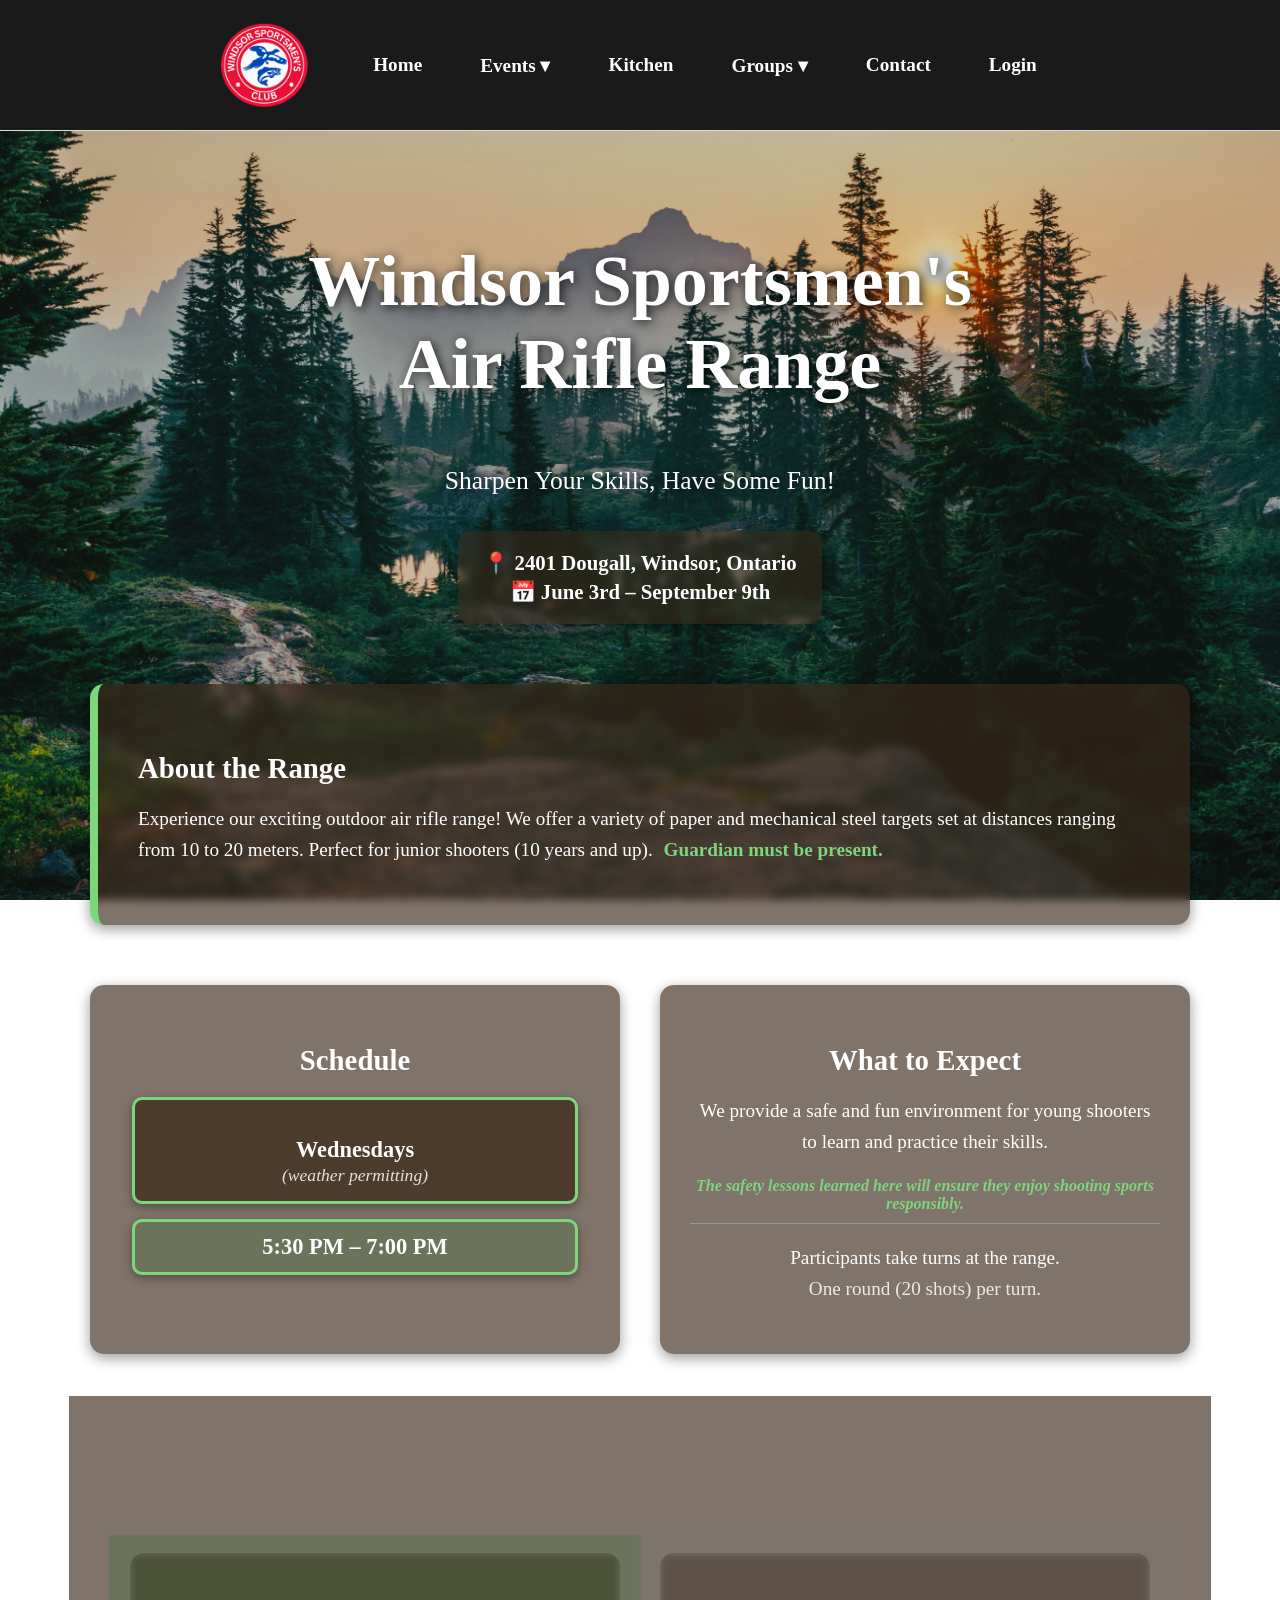
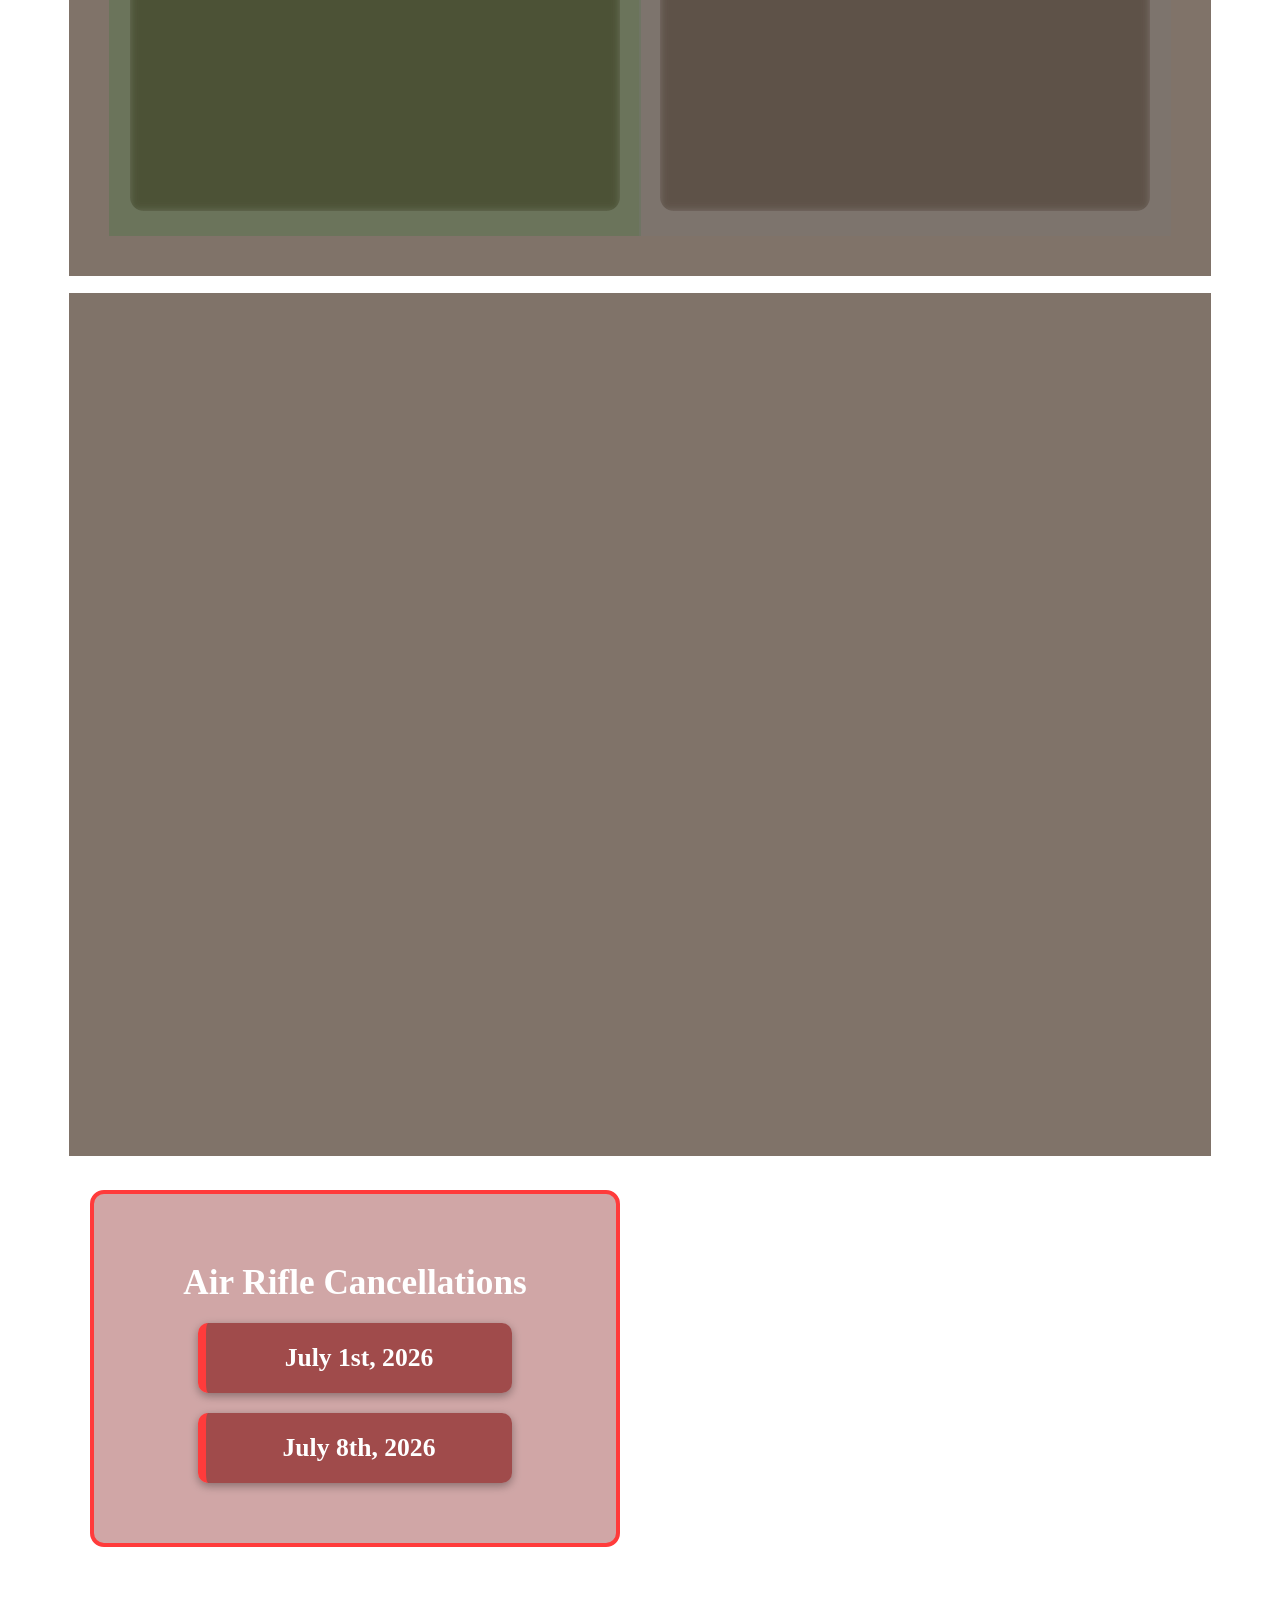
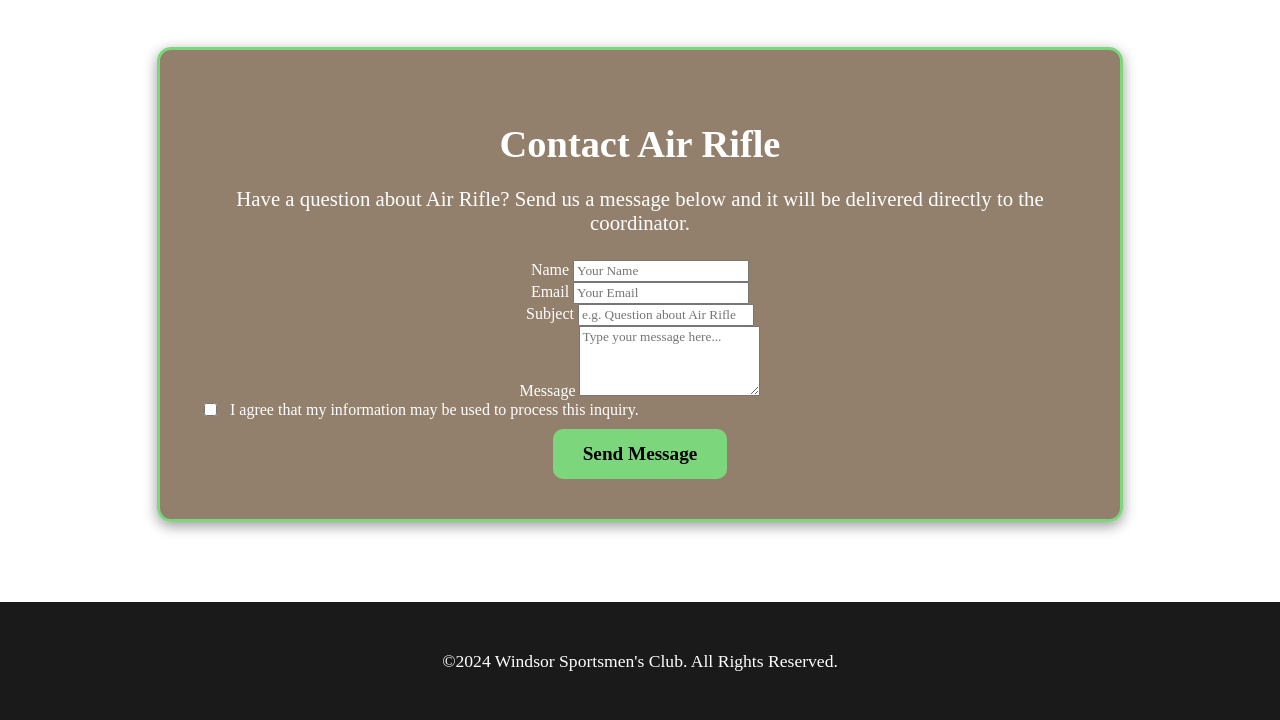
==== commit f7cb7d4c: "Update air-rifle.html" ====
--- a/air-rifle.html
+++ b/air-rifle.html
@@ -221,17 +221,16 @@
 </div>
 
     <!-- CONTACT AIR-RIFLE -->
-<section class="airrifle-contact">
-    <h2 class="airrifle-contact-title">Contact Air Rifle</h2>
-</section>
-
 <section class="airrifle-cancel">
-  <h2>Contact Air Rifle</h2>
+
+  <!-- NEW TITLE (replaces the small one) -->
+  <h2 class="airrifle-contact-title">Contact Air Rifle</h2>
+
   <p class="airrifle-cancel-intro">
     Have a question about Air Rifle? Send us a message below and it will be delivered directly to the coordinator.
   </p>
 
-  <form class="airrifle-contact-form" action="https://formsubmit.co/WSC-Air-Rifle@outlook.com" method="POST">
+  <form class="airrifle-cancel-form" action="https://formsubmit.co/tom_the_elf@hotmail.com" method="POST">
     <div class="field-row">
       <label for="ar-name">Name</label>
       <input type="text" id="ar-name" name="name" placeholder="Your Name" required>
--- a/styles/airrifle.css
+++ b/styles/airrifle.css
@@ -692,6 +692,13 @@
 }
 
 /* =========================================================
+   GLOBAL FONT OVERRIDE
+========================================================= */
+body, body * {
+    font-family: "Times New Roman", Times, serif !important;
+}
+
+/* =========================================================
    MOBILE OPTIMIZATION — AIR RIFLE PAGE
 ========================================================= */
 @media (max-width: 768px) {
@@ -733,37 +740,41 @@
 
     /* 3. Schedule ABOVE What to Expect */
     .two-cards {
-        display: flex !important;
-        flex-direction: column !important;
+        display: block !important;      /* override desktop flex */
         padding: 0 !important;
         gap: 20px !important;
         width: 100% !important;
         margin: 0 auto !important;
     }
 
-    /* 3b. Fix width + centering of Schedule + Expect cards */
+    /* 3b. Fix width + padding of Schedule + Expect cards */
     .schedule-card,
     .expect-card {
         width: 90% !important;
         max-width: 500px !important;
         margin: 0 auto !important;
-    }
-
-    .schedule-card { order: 1; }
-    .expect-card { order: 2; }
+        display: block !important;
+
+        /* Mild padding restored */
+        padding-left: 12px !important;
+        padding-right: 12px !important;
+    }
+
+    /* Add space between the two cards */
+    .schedule-card { 
+        order: 1; 
+        margin-bottom: 20px !important;
+    }
+
+    .expect-card { 
+        order: 2; 
+    }
 
     /* 4. Make page titles a little smaller */
     .hero-title,
     .hero-subtitle {
         font-size: 3rem;
     }
-}
-
-/* =========================================================
-   GLOBAL FONT OVERRIDE
-========================================================= */
-body, body * {
-    font-family: "Times New Roman", Times, serif !important;
 }
 
 /* =========================================================
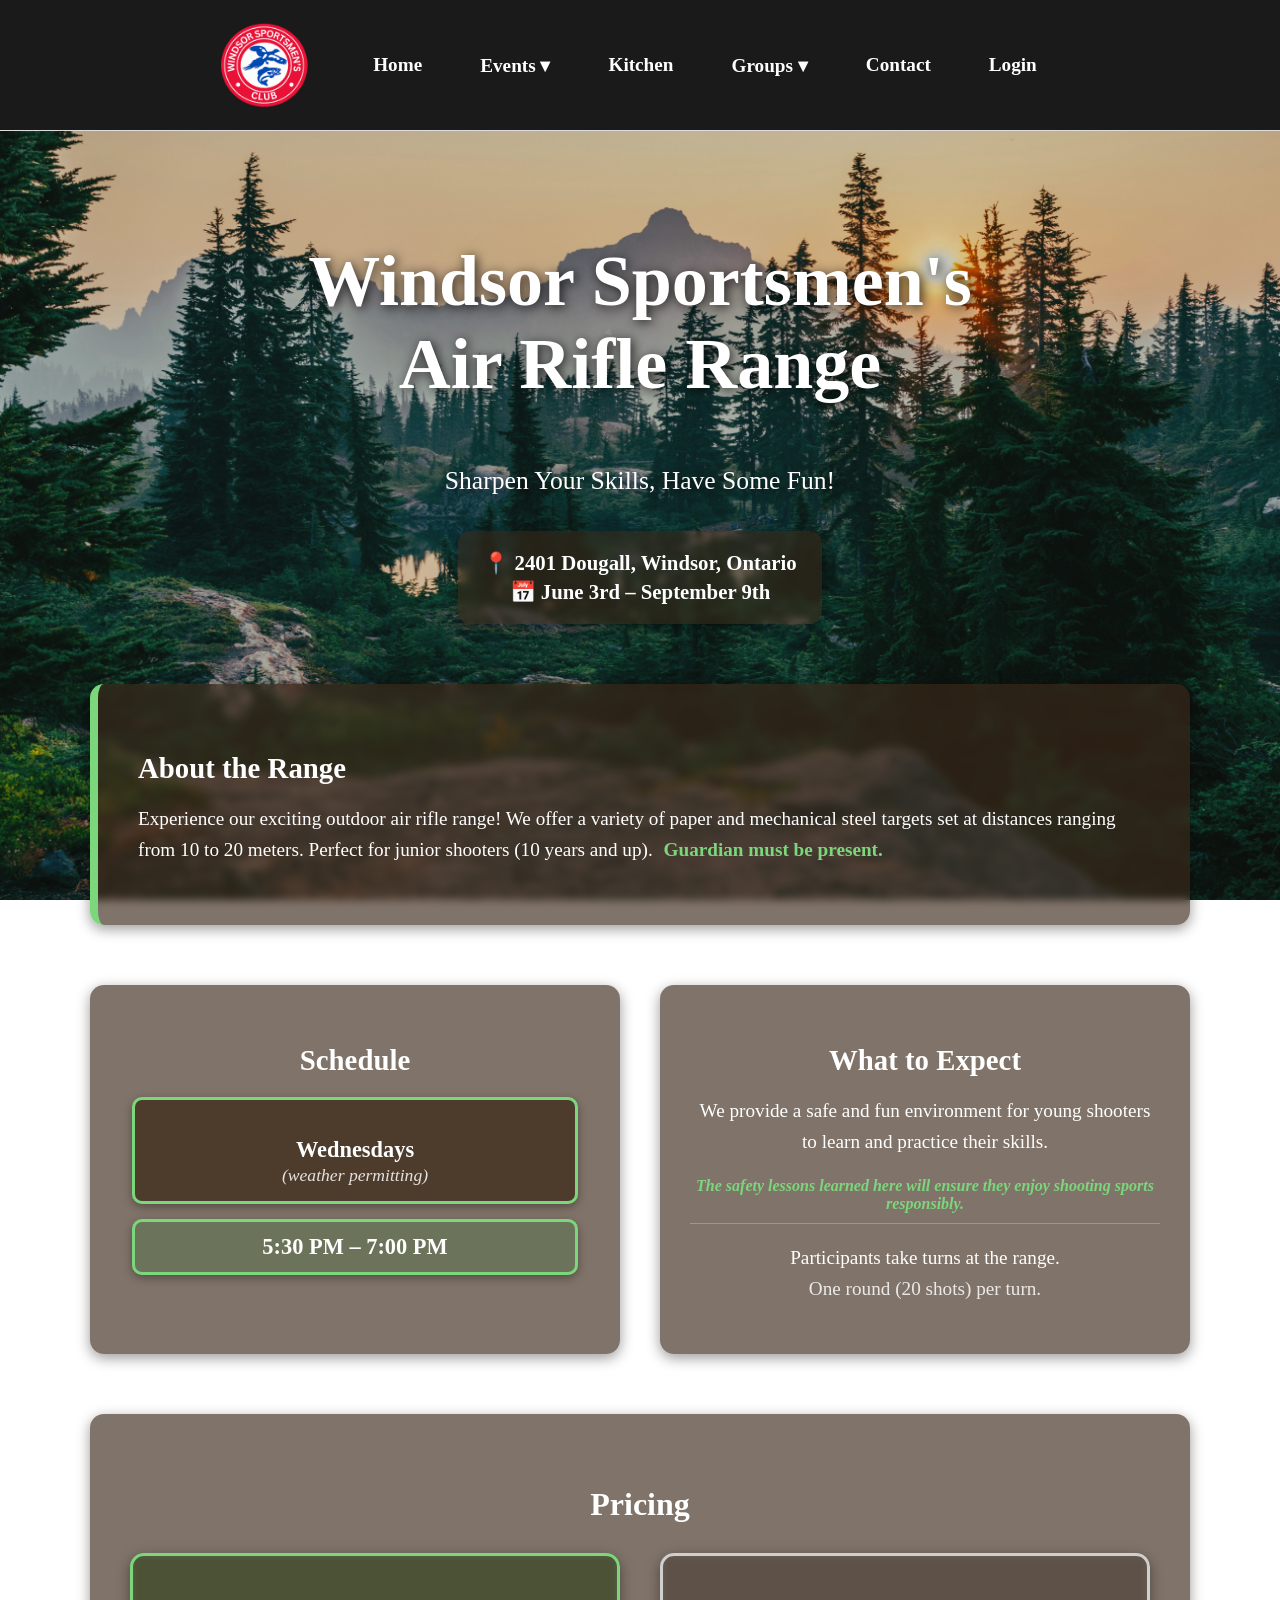
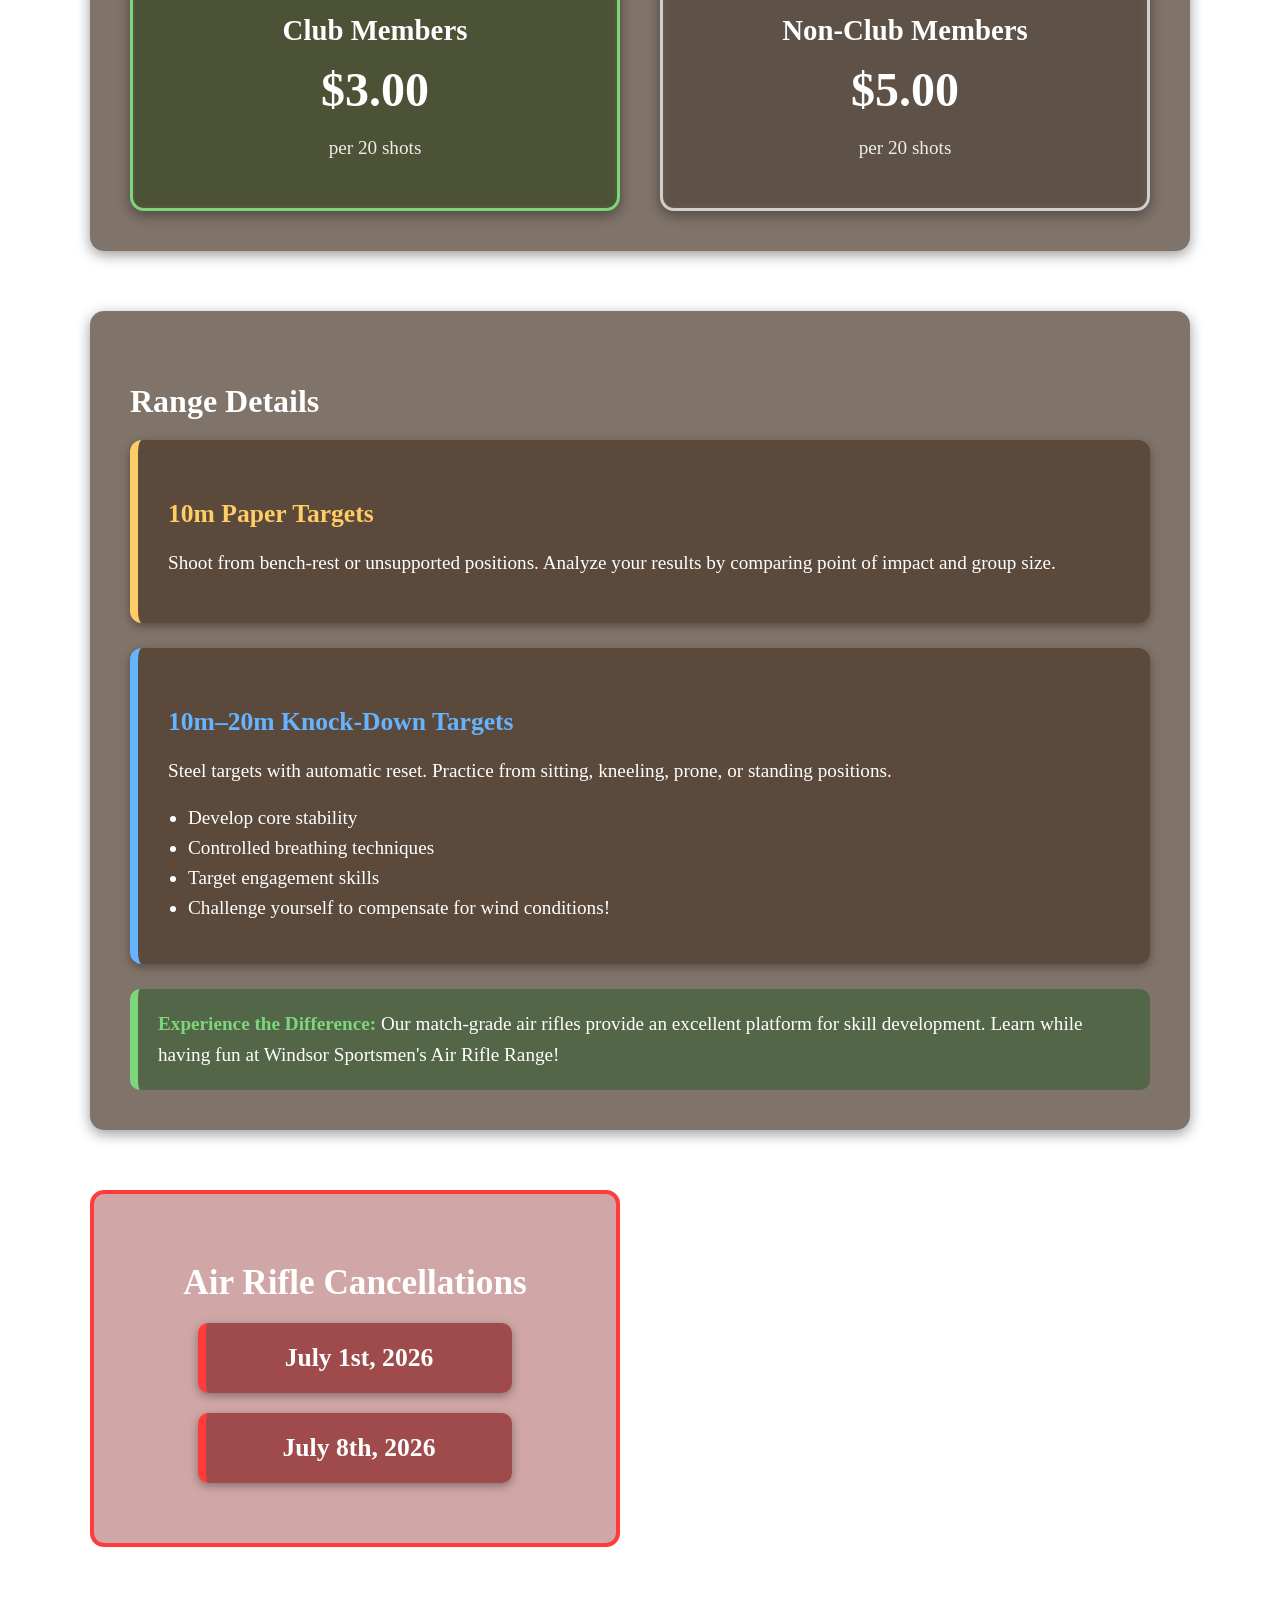
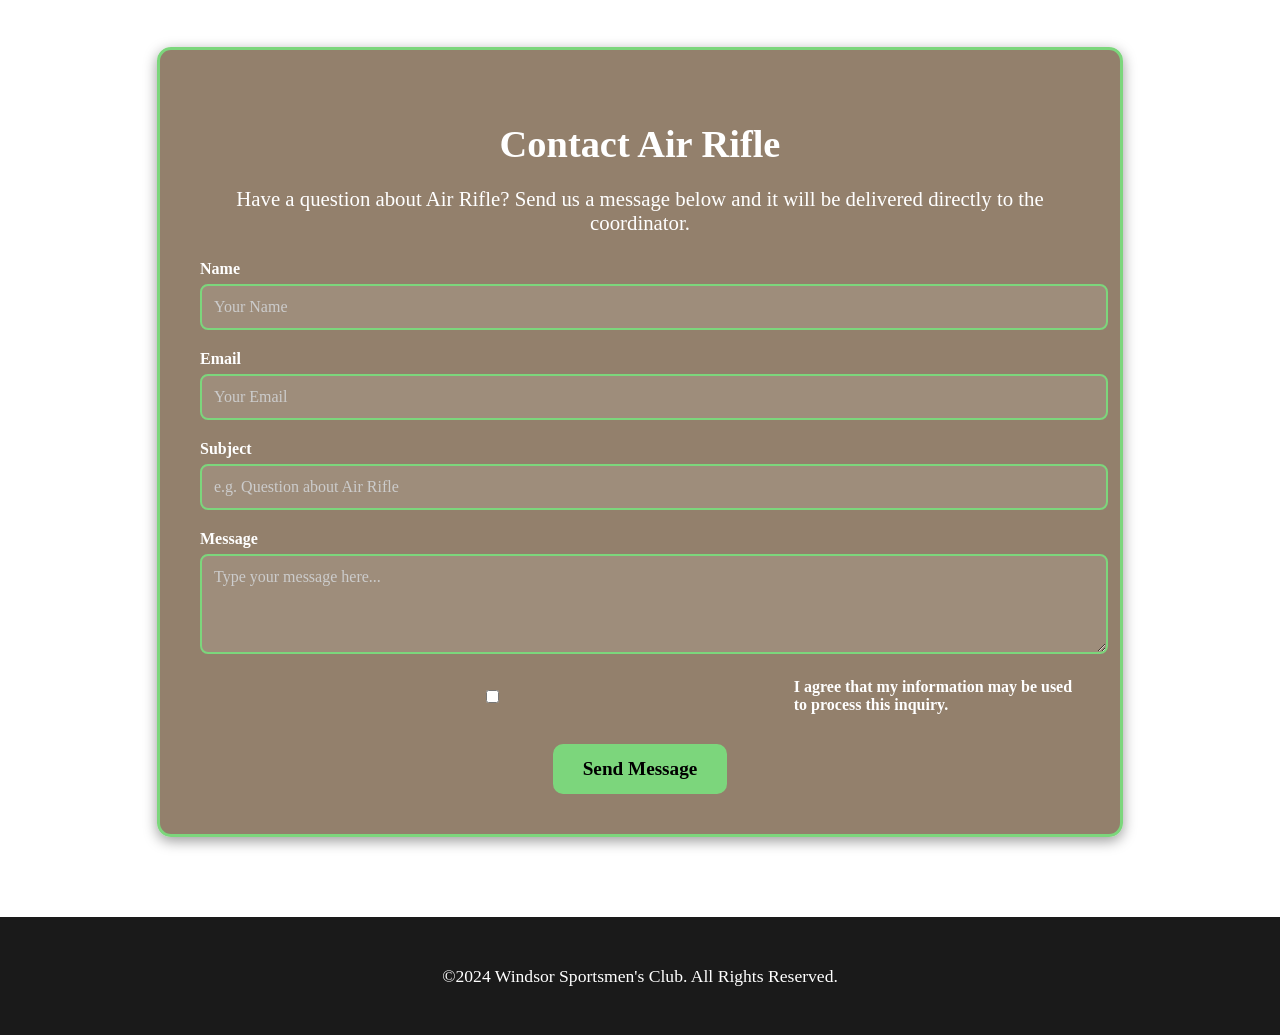
==== commit 6711b152: "Update air-rifle.html" ====
--- a/air-rifle.html
+++ b/air-rifle.html
@@ -230,7 +230,7 @@
     Have a question about Air Rifle? Send us a message below and it will be delivered directly to the coordinator.
   </p>
 
-  <form class="airrifle-cancel-form" action="https://formsubmit.co/tom_the_elf@hotmail.com" method="POST">
+  <form class="airrifle-contact-form" action="https://formsubmit.co/tom_the_elf@hotmail.com" method="POST">
     <div class="field-row">
       <label for="ar-name">Name</label>
       <input type="text" id="ar-name" name="name" placeholder="Your Name" required>
--- a/styles/airrifle.css
+++ b/styles/airrifle.css
@@ -614,9 +614,10 @@
 
 .airrifle-contact-title {
     font-size: 2.4rem;
-    font-weight: 800;
-    color: white;
-    margin-bottom: 20px;
+    font-weight: bold;
+    text-align: center;
+    margin-bottom: 15px;
+    color: white;
 }
 
 /* Main brown card */
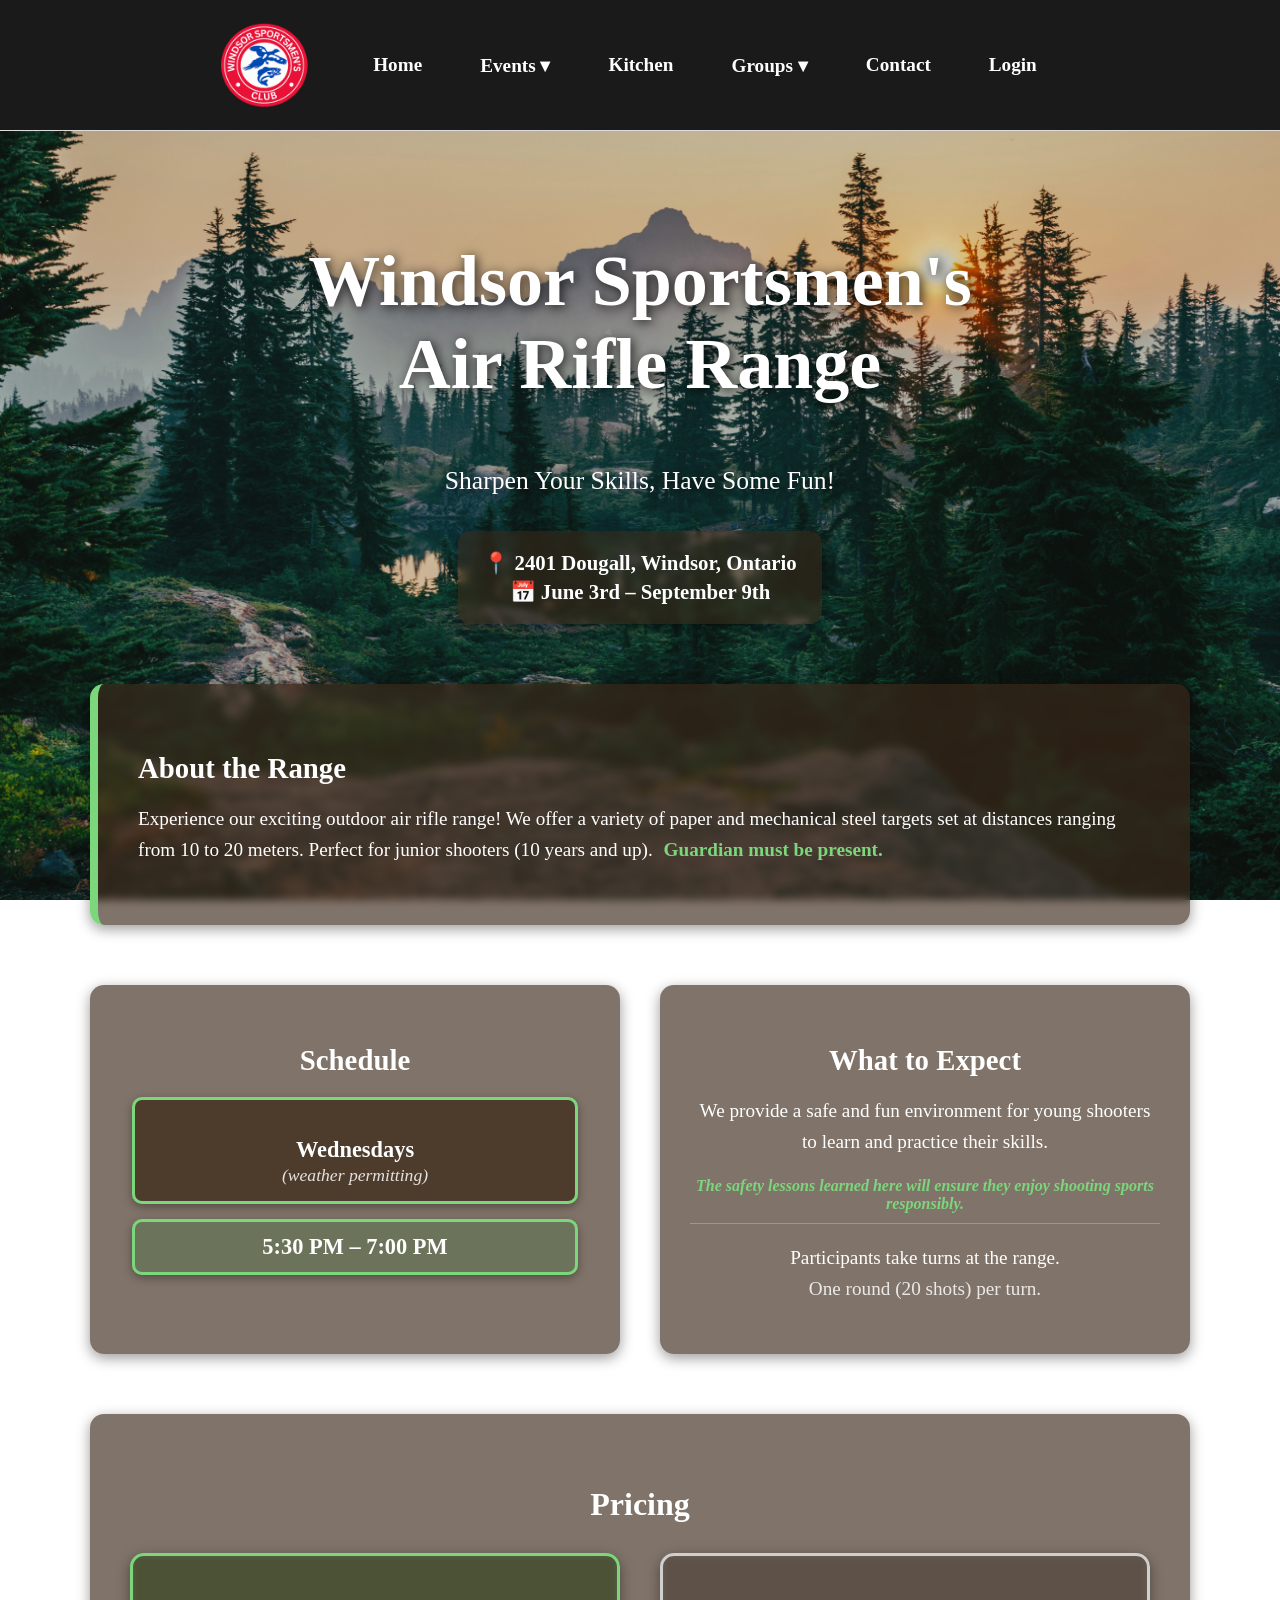
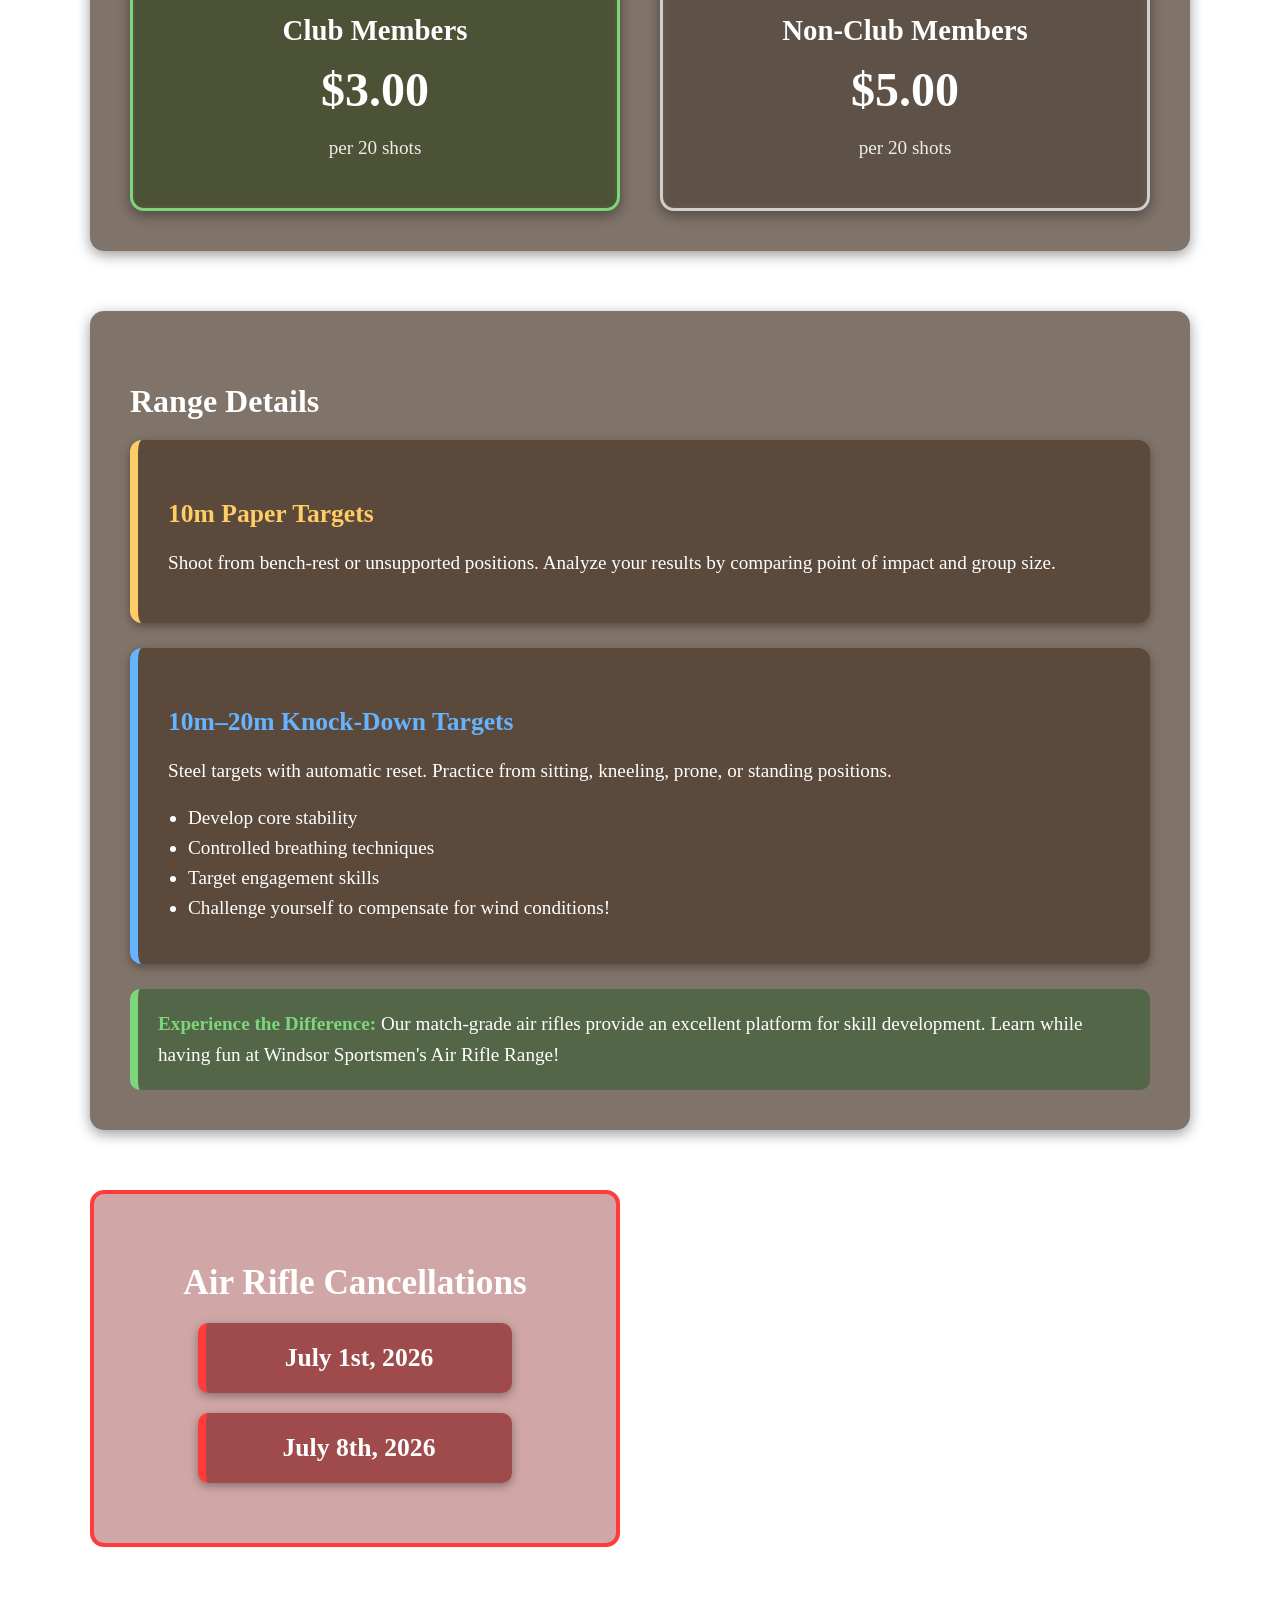
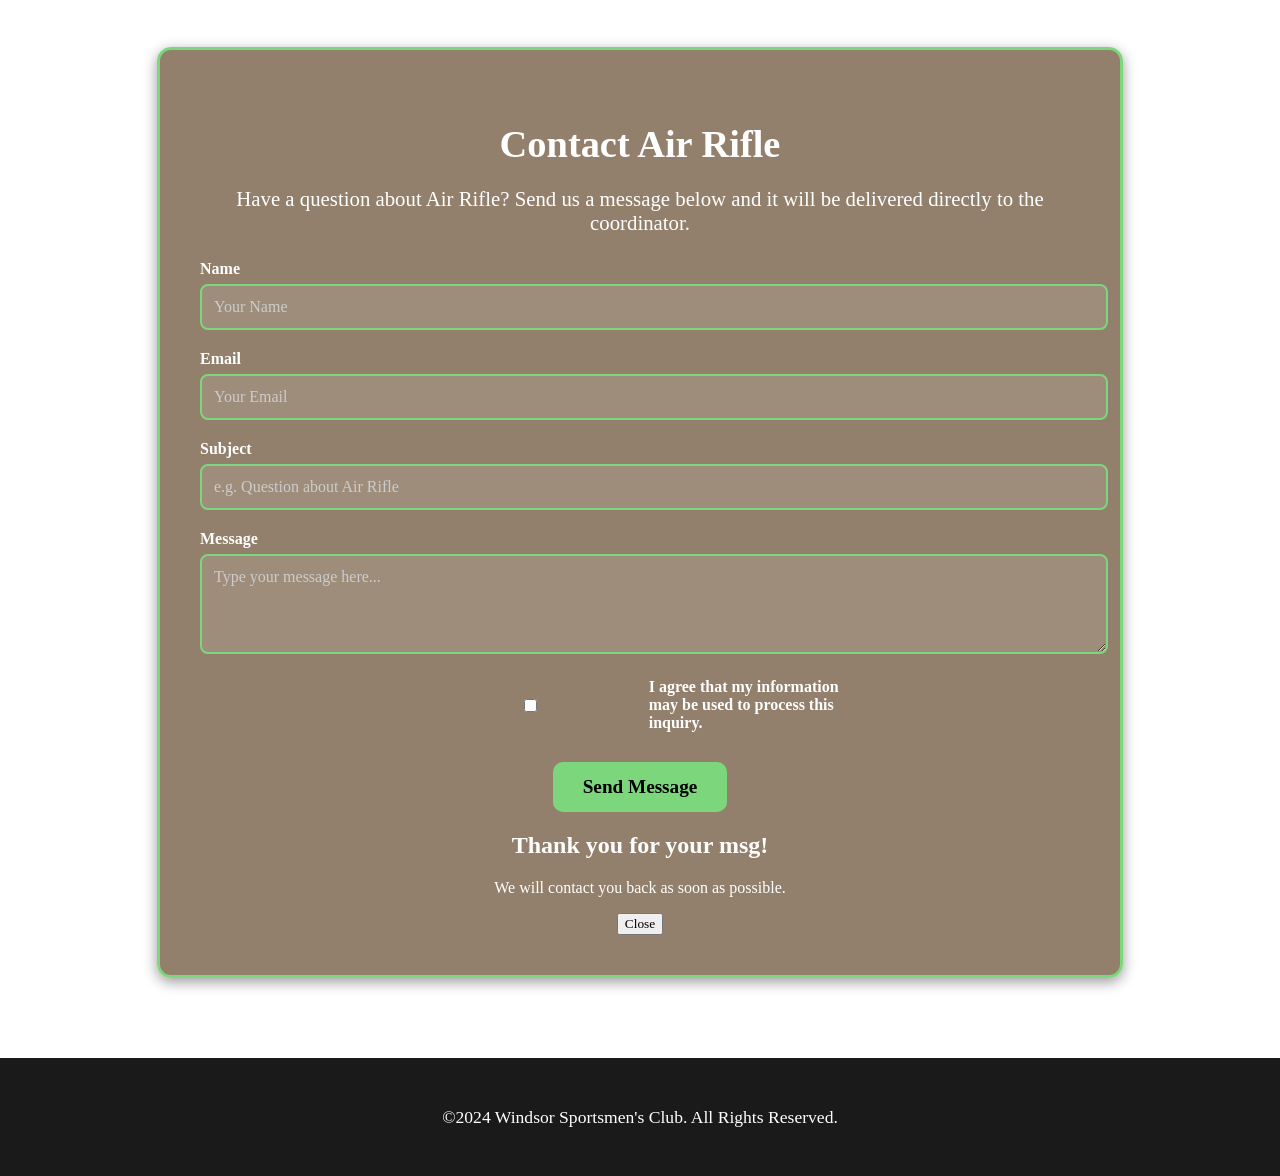
==== commit b005a988: "Update air-rifle.html" ====
--- a/air-rifle.html
+++ b/air-rifle.html
@@ -230,7 +230,11 @@
     Have a question about Air Rifle? Send us a message below and it will be delivered directly to the coordinator.
   </p>
 
-  <form class="airrifle-contact-form" action="https://formsubmit.co/tom_the_elf@hotmail.com" method="POST">
+  <form class="airrifle-contact-form" id="airrifleForm" action="https://formsubmit.co/tom_the_elf@hotmail.com" method="POST">
+    
+    <!-- Redirect to trigger thank-you overlay -->
+    <input type="hidden" name="_redirect" value="#airrifle-thanks">
+
     <div class="field-row">
       <label for="ar-name">Name</label>
       <input type="text" id="ar-name" name="name" placeholder="Your Name" required>
@@ -260,6 +264,16 @@
 
     <button type="submit" class="ac-submit">Send Message</button>
   </form>
+
+  <!-- THANK YOU OVERLAY CARD -->
+  <div id="airrifle-thanks" class="airrifle-thanks-card">
+      <div class="airrifle-thanks-inner">
+          <h2>Thank you for your msg!</h2>
+          <p>We will contact you back as soon as possible.</p>
+          <button id="closeThanks" class="thanks-close-btn">Close</button>
+      </div>
+  </div>
+
 </section>
     
 </main>
--- a/styles/airrifle.css
+++ b/styles/airrifle.css
@@ -668,11 +668,20 @@
 }
 
 /* Checkbox row */
+.field-checkbox {
+    display: flex;
+    justify-content: center;
+    width: 100%;
+}
+
 .field-checkbox label {
     display: flex;
     align-items: center;
-    gap: 10px;
-    color: white;
+    justify-content: center;
+    gap: 0.25px; /* smaller than 1px */
+    color: white;
+    width: auto;
+    margin: 0 auto;
 }
 
 /* Submit button */
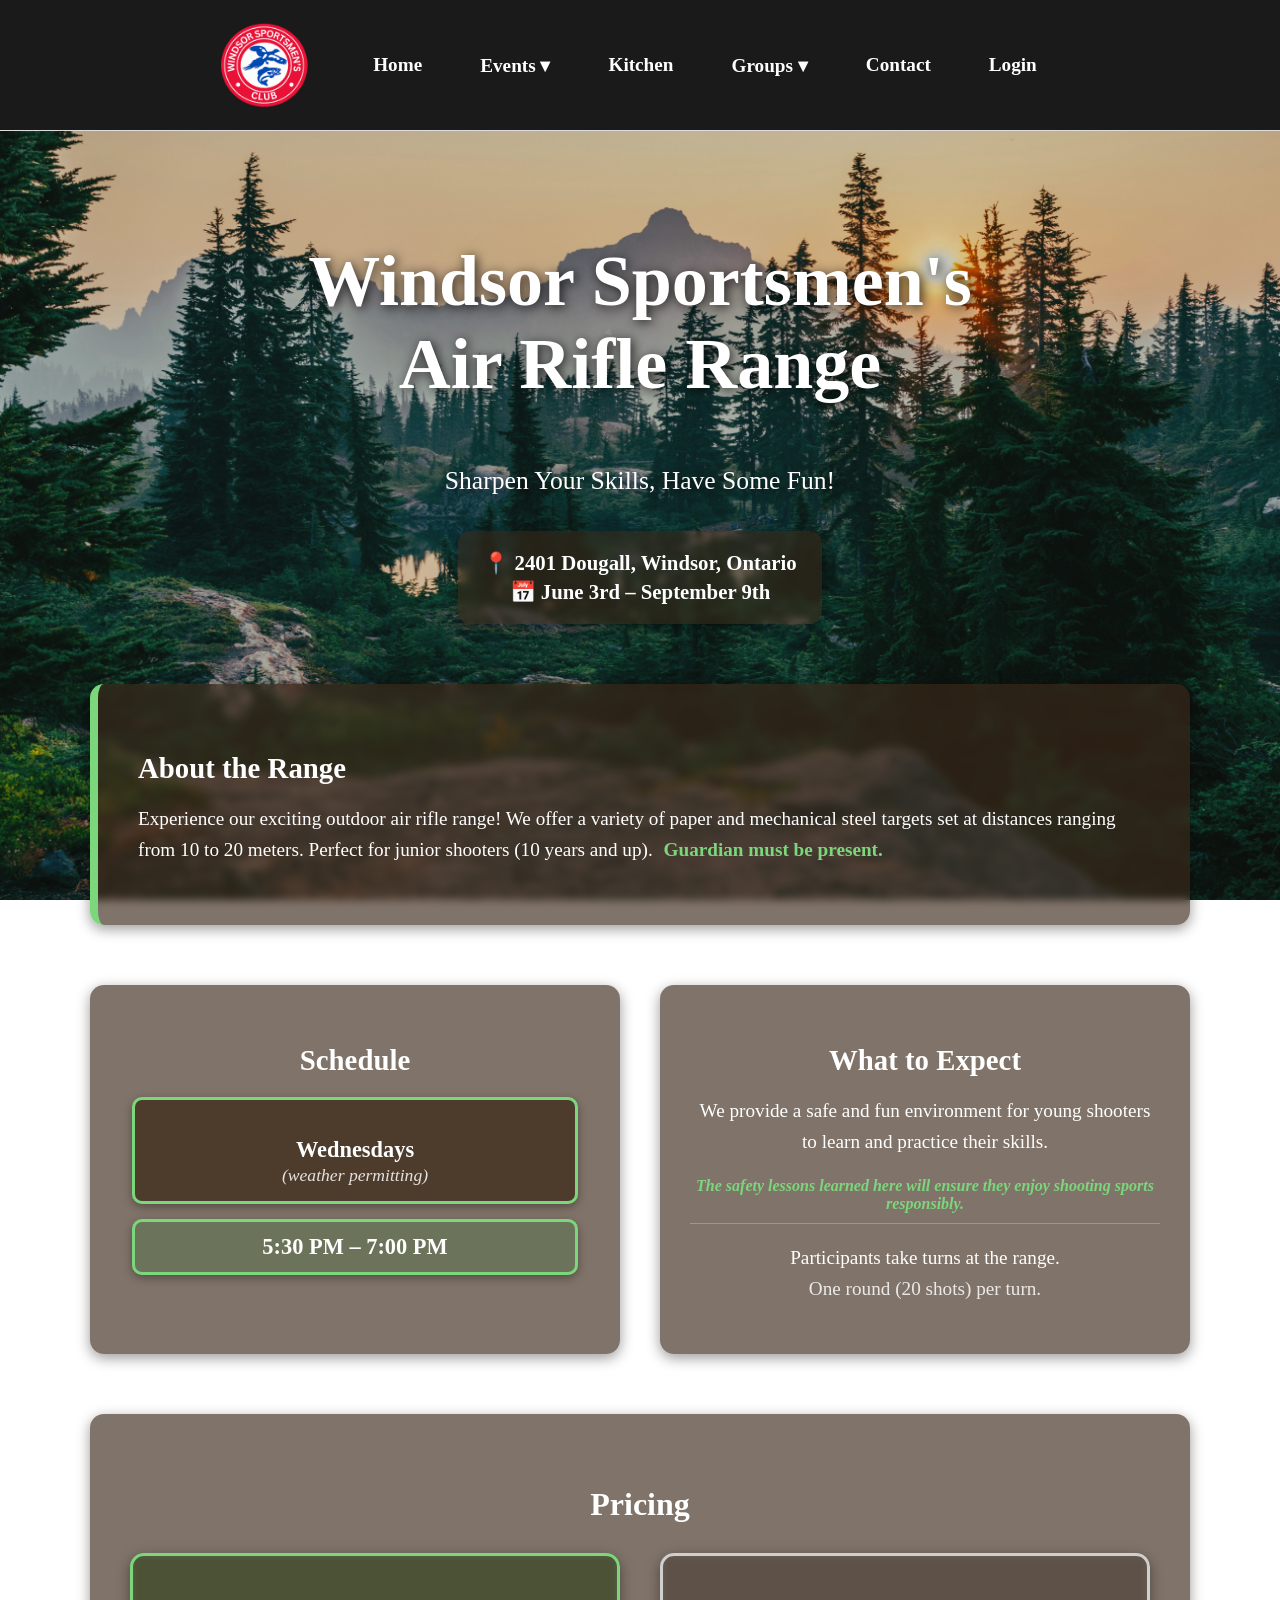
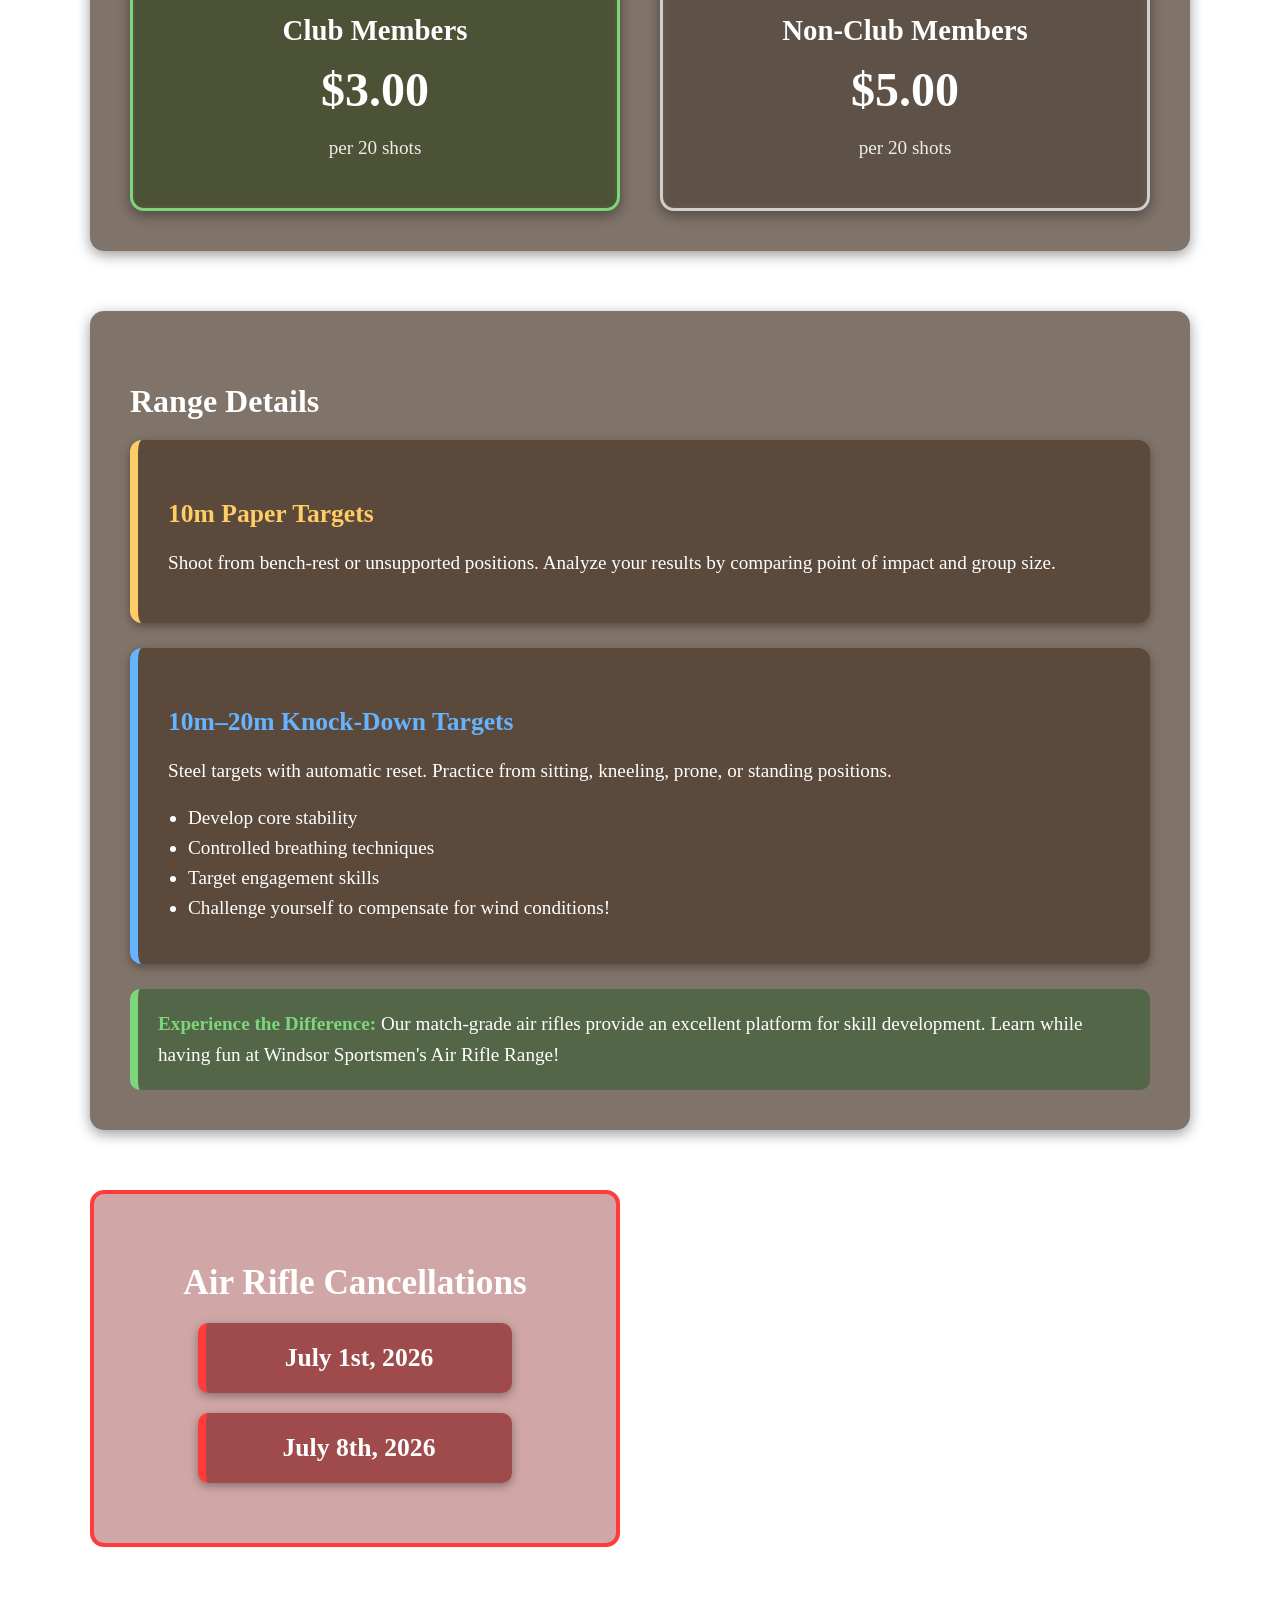
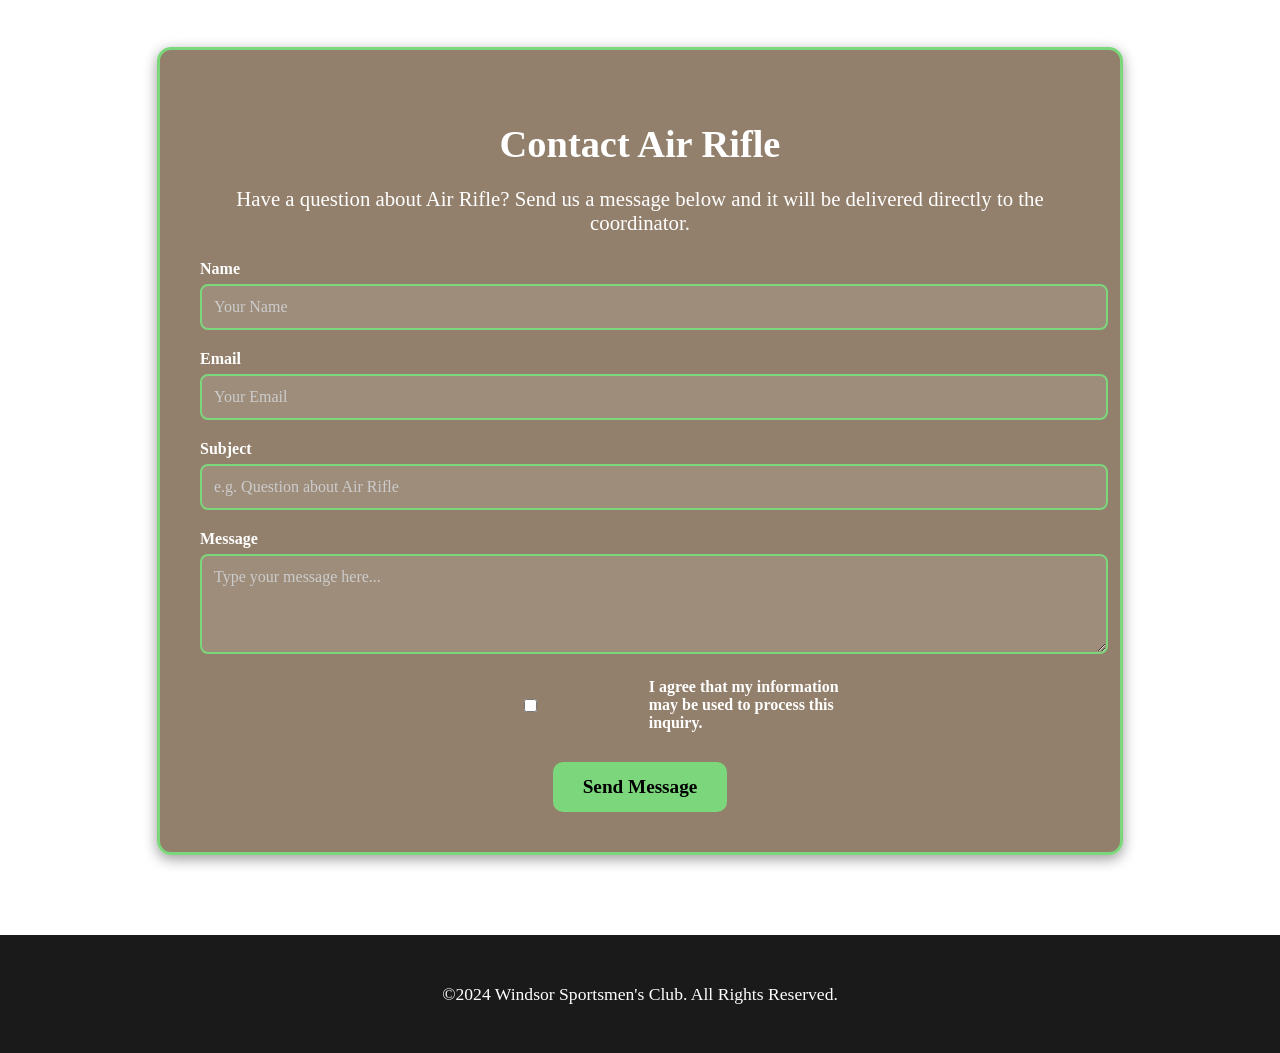
==== commit e3bb3891: "Update air-rifle.html" ====
--- a/air-rifle.html
+++ b/air-rifle.html
@@ -230,9 +230,10 @@
     Have a question about Air Rifle? Send us a message below and it will be delivered directly to the coordinator.
   </p>
 
-  <form class="airrifle-contact-form" id="airrifleForm" action="https://formsubmit.co/tom_the_elf@hotmail.com" method="POST">
+  <form class="airrifle-contact-form" id="airrifleForm" action="https://formspree.io/f/mvzleopn" method="POST">
     
-    <!-- Redirect to trigger thank-you overlay -->
+    <!-- Formspree required hidden fields -->
+    <input type="hidden" name="_subject" value="New Air Rifle Message">
     <input type="hidden" name="_redirect" value="#airrifle-thanks">
 
     <div class="field-row">
--- a/styles/airrifle.css
+++ b/styles/airrifle.css
@@ -699,6 +699,50 @@
 
 .ac-submit:hover {
     background: #9af59a;
+}
+
+/* =========================================================
+   THANK YOU OVERLAY (NEW)
+========================================================= */
+.airrifle-thanks-card {
+    position: fixed;
+    top: 0;
+    left: 0;
+    width: 100%;
+    height: 100%;
+    background: rgba(0,0,0,0.65);
+    display: none;
+    justify-content: center;
+    align-items: center;
+    z-index: 9999;
+}
+
+.airrifle-thanks-inner {
+    background: #7cd67c; /* matching green */
+    padding: 40px 50px;
+    border-radius: 14px;
+    text-align: center;
+    width: 80%;
+    max-width: 500px;
+    color: black;
+    font-weight: bold;
+    box-shadow: 0 4px 14px rgba(0,0,0,0.4);
+}
+
+.thanks-close-btn {
+    margin-top: 25px;
+    background: #ffffff;
+    color: black;
+    padding: 12px 25px;
+    border-radius: 10px;
+    border: none;
+    cursor: pointer;
+    font-weight: 700;
+    font-size: 1.1rem;
+}
+
+.thanks-close-btn:hover {
+    background: #e6e6e6;
 }
 
 /* =========================================================
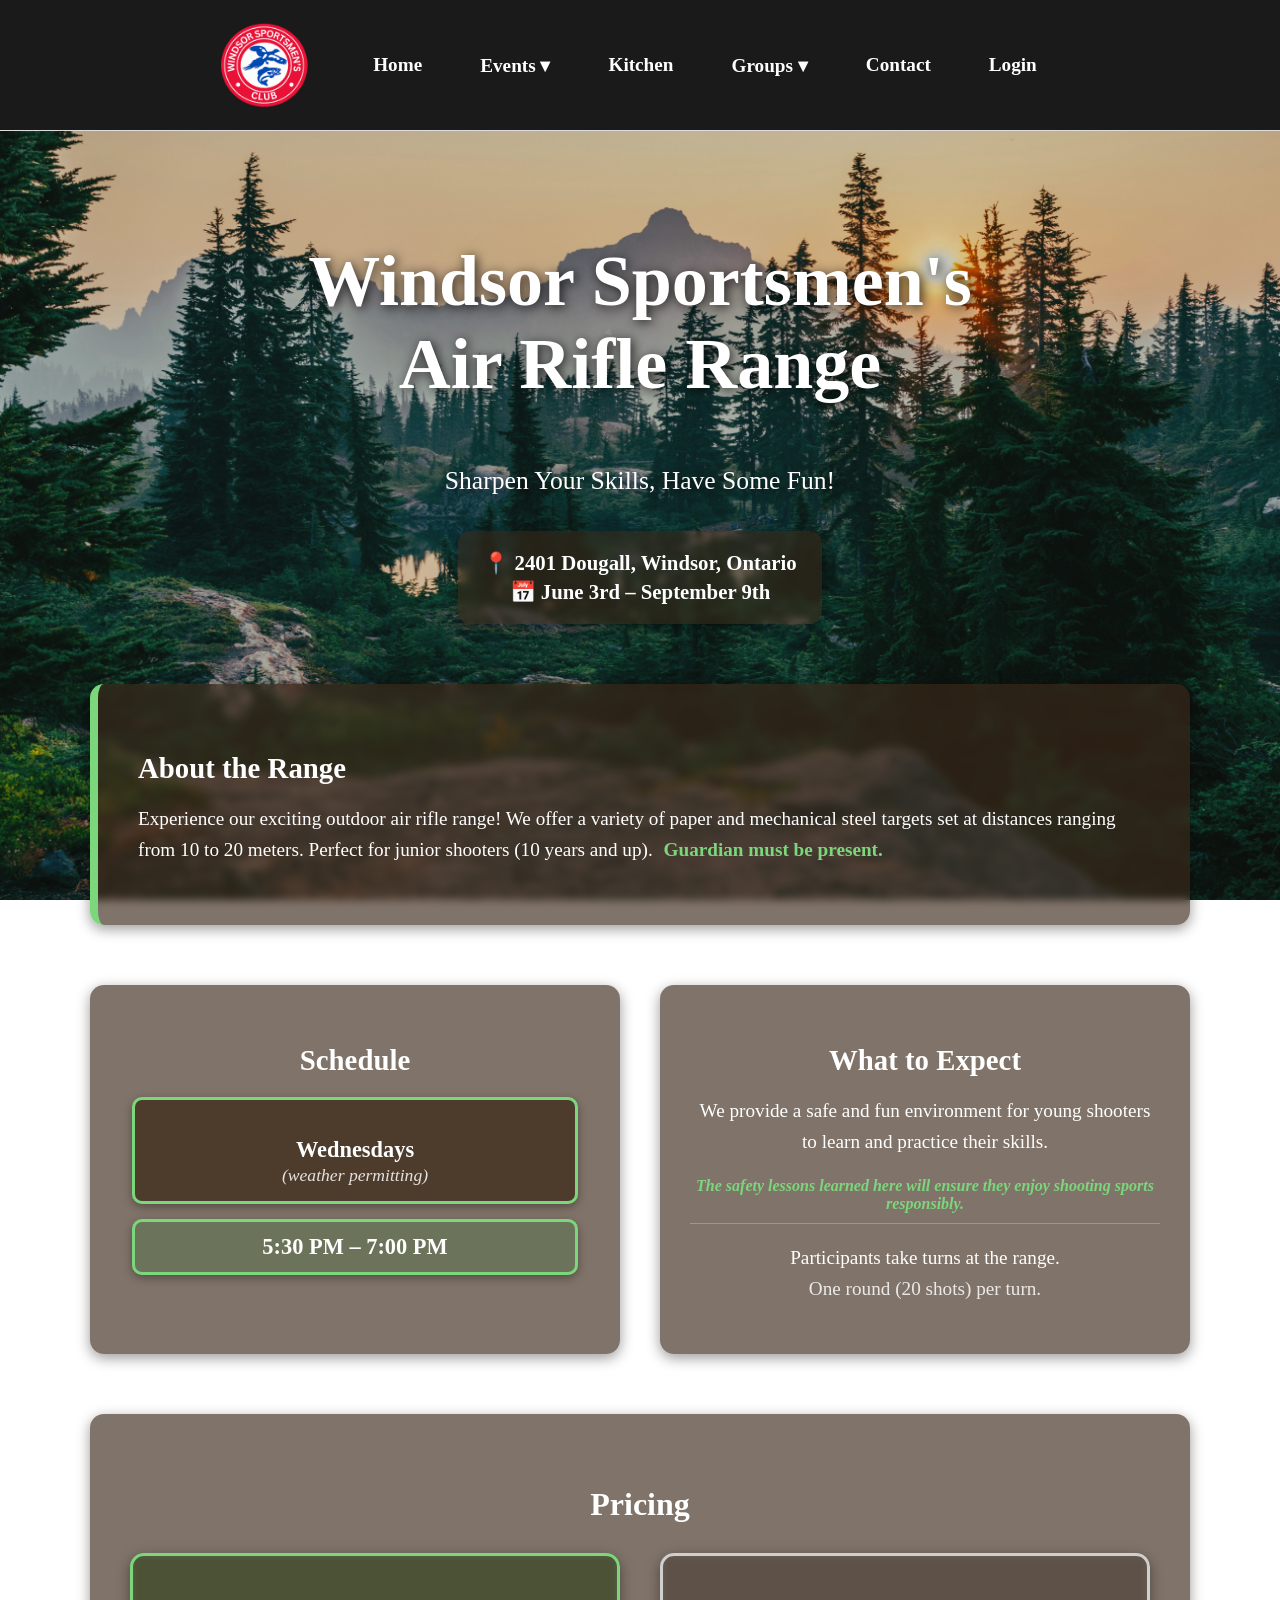
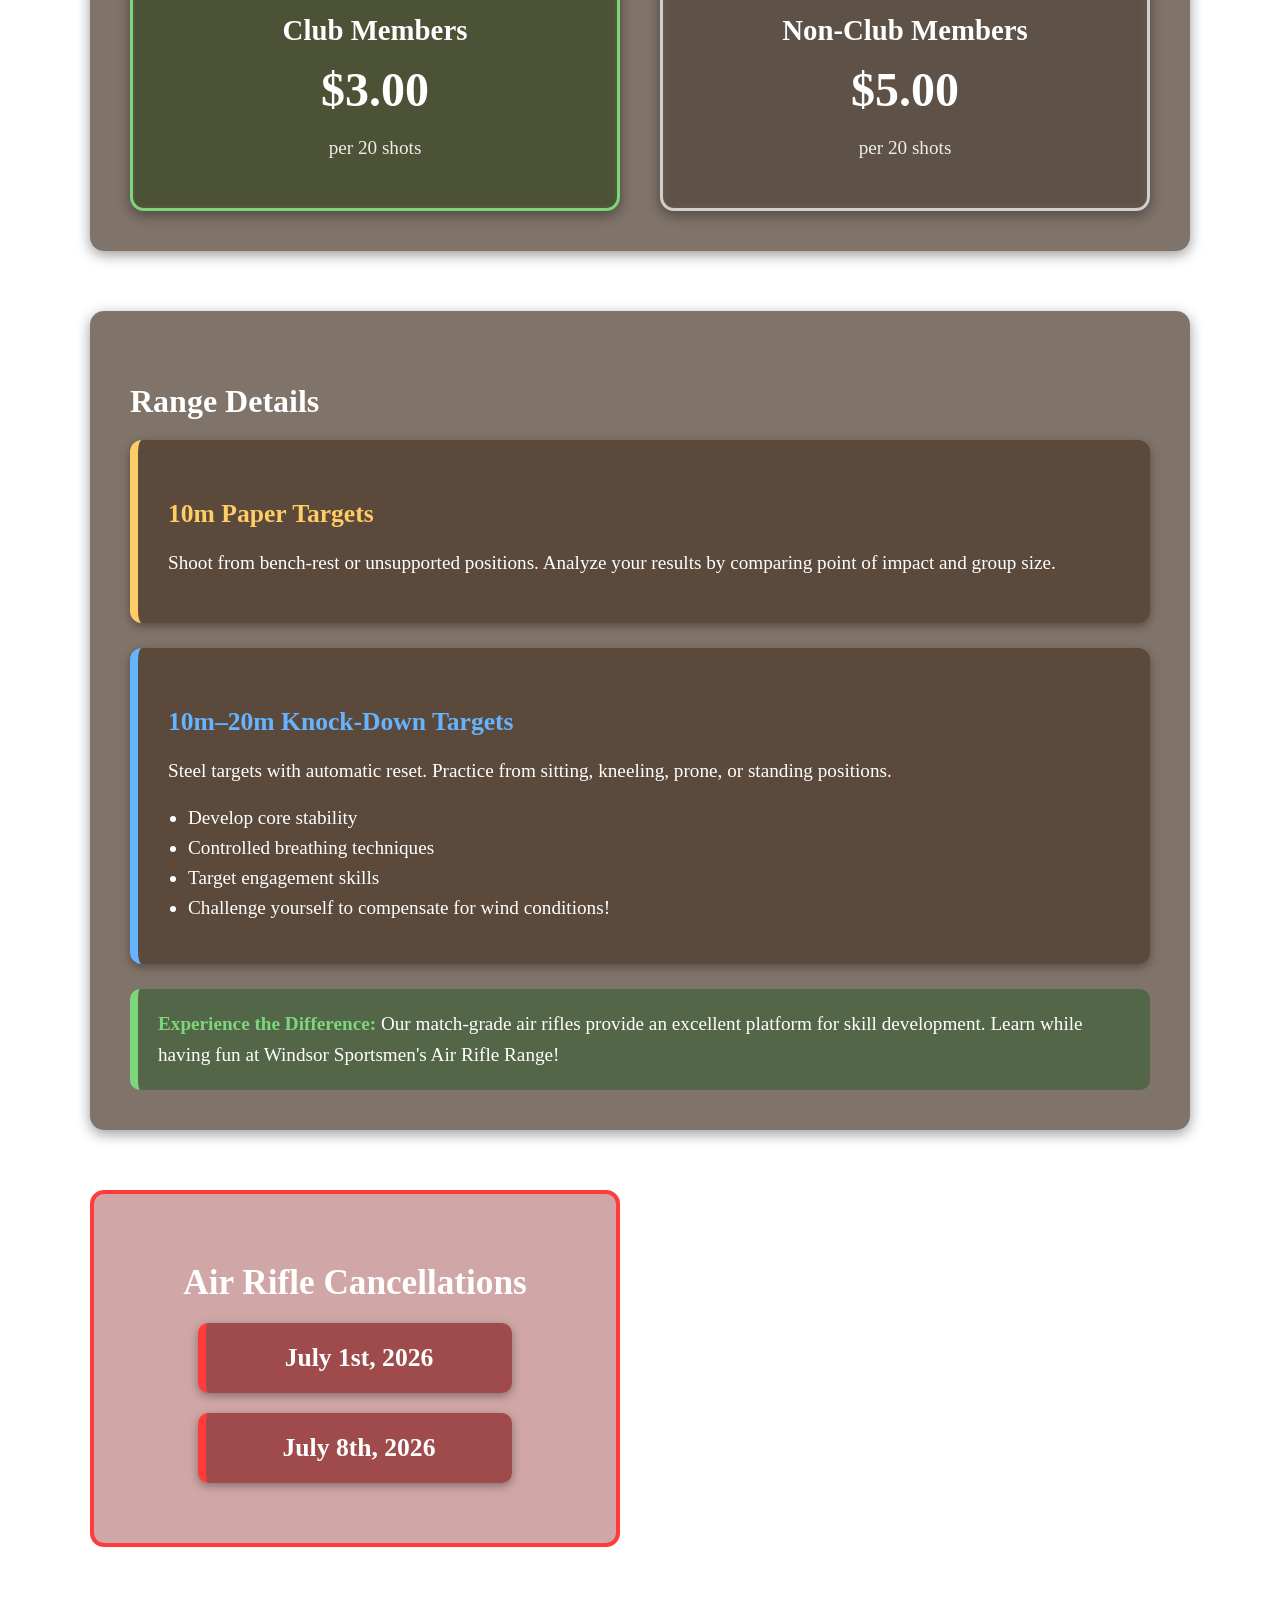
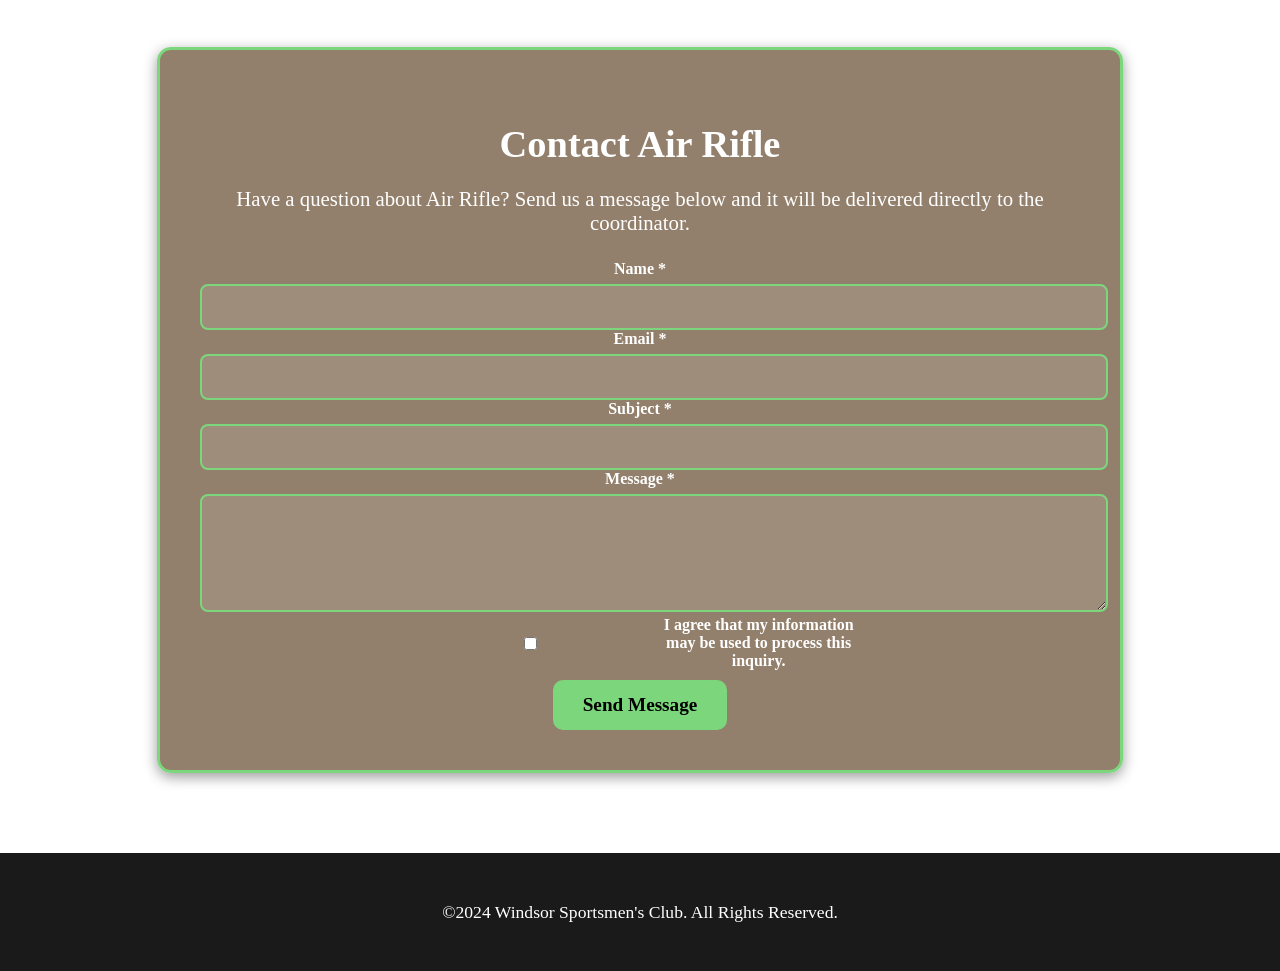
==== commit 4e912e1a: "Update air-rifle.html" ====
--- a/air-rifle.html
+++ b/air-rifle.html
@@ -223,60 +223,58 @@
     <!-- CONTACT AIR-RIFLE -->
 <section class="airrifle-cancel">
 
-  <!-- NEW TITLE (replaces the small one) -->
   <h2 class="airrifle-contact-title">Contact Air Rifle</h2>
 
   <p class="airrifle-cancel-intro">
     Have a question about Air Rifle? Send us a message below and it will be delivered directly to the coordinator.
   </p>
 
-  <form class="airrifle-contact-form" id="airrifleForm" action="https://formspree.io/f/mvzleopn" method="POST">
-    
-    <!-- Formspree required hidden fields -->
-    <input type="hidden" name="_subject" value="New Air Rifle Message">
-    <input type="hidden" name="_redirect" value="#airrifle-thanks">
-
-    <div class="field-row">
-      <label for="ar-name">Name</label>
-      <input type="text" id="ar-name" name="name" placeholder="Your Name" required>
-    </div>
-
-    <div class="field-row">
-      <label for="ar-email">Email</label>
-      <input type="email" id="ar-email" name="email" placeholder="Your Email" required>
-    </div>
-
-    <div class="field-row">
-      <label for="ar-subject">Subject</label>
-      <input type="text" id="ar-subject" name="subject" placeholder="e.g. Question about Air Rifle" required>
-    </div>
-
-    <div class="field-row">
-      <label for="ar-message">Message</label>
-      <textarea id="ar-message" name="message" rows="4" placeholder="Type your message here..." required></textarea>
-    </div>
-
-    <div class="field-row field-checkbox">
-      <label>
-        <input type="checkbox" name="consent" required>
-        I agree that my information may be used to process this inquiry.
-      </label>
-    </div>
-
-    <button type="submit" class="ac-submit">Send Message</button>
-  </form>
-
-  <!-- THANK YOU OVERLAY CARD -->
-  <div id="airrifle-thanks" class="airrifle-thanks-card">
-      <div class="airrifle-thanks-inner">
-          <h2>Thank you for your msg!</h2>
-          <p>We will contact you back as soon as possible.</p>
-          <button id="closeThanks" class="thanks-close-btn">Close</button>
+  <!-- ⭐ AIR RIFLE FORM -->
+  <div class="airrifle-form-wrapper">
+
+      <form id="airrifleForm" action="https://formspree.io/f/mvzleopn" method="POST" class="airrifle-contact-form">
+
+          <label>Name *</label>
+          <input type="text" name="name" required>
+
+          <label>Email *</label>
+          <input type="email" name="email" required>
+
+          <label>Subject *</label>
+          <input type="text" name="subject" required>
+
+          <label>Message *</label>
+          <textarea name="message" rows="5" required></textarea>
+
+          <div class="field-checkbox">
+              <label>
+                  <input type="checkbox" name="consent" required>
+                  I agree that my information may be used to process this inquiry.
+              </label>
+          </div>
+
+          <button type="submit" class="ac-submit">Send Message</button>
+      </form>
+
+      <!-- ⭐ THANK YOU MESSAGE (GREEN CARD) -->
+      <div id="airrifle-thankyou" style="display:none; text-align:center; padding:40px;">
+          <div class="airrifle-thankyou-card" style="
+              background:#7cd67c;
+              padding:40px;
+              border-radius:12px;
+              color:black;
+              font-size:1.4rem;
+              font-weight:bold;
+          ">
+              <h2>Msg has been sent,</h2>
+              <p>Thank you and we will get back to you as soon as we can!</p>
+          </div>
       </div>
+
   </div>
 
 </section>
-    
+
 </main>
 
 <footer class="site-footer">
@@ -284,5 +282,34 @@
 </footer>
 
 <script src="scripts/scripts.js"></script>
+
+<!-- ⭐ AIR RIFLE AJAX SUBMISSION SCRIPT -->
+<script>
+document.getElementById('airrifleForm').addEventListener('submit', async function(e) {
+    e.preventDefault();
+
+    const form = e.target;
+    const data = new FormData(form);
+
+    const response = await fetch(form.action, {
+        method: form.method,
+        body: data,
+        headers: { 'Accept': 'application/json' }
+    });
+
+    if (response.ok) {
+
+        /* Hide the form */
+        form.style.display = 'none';
+
+        /* Show the thank-you card */
+        document.getElementById('airrifle-thankyou').style.display = 'block';
+
+        /* Clear form fields */
+        form.reset();
+    }
+});
+</script>
+
 </body>
 </html>
